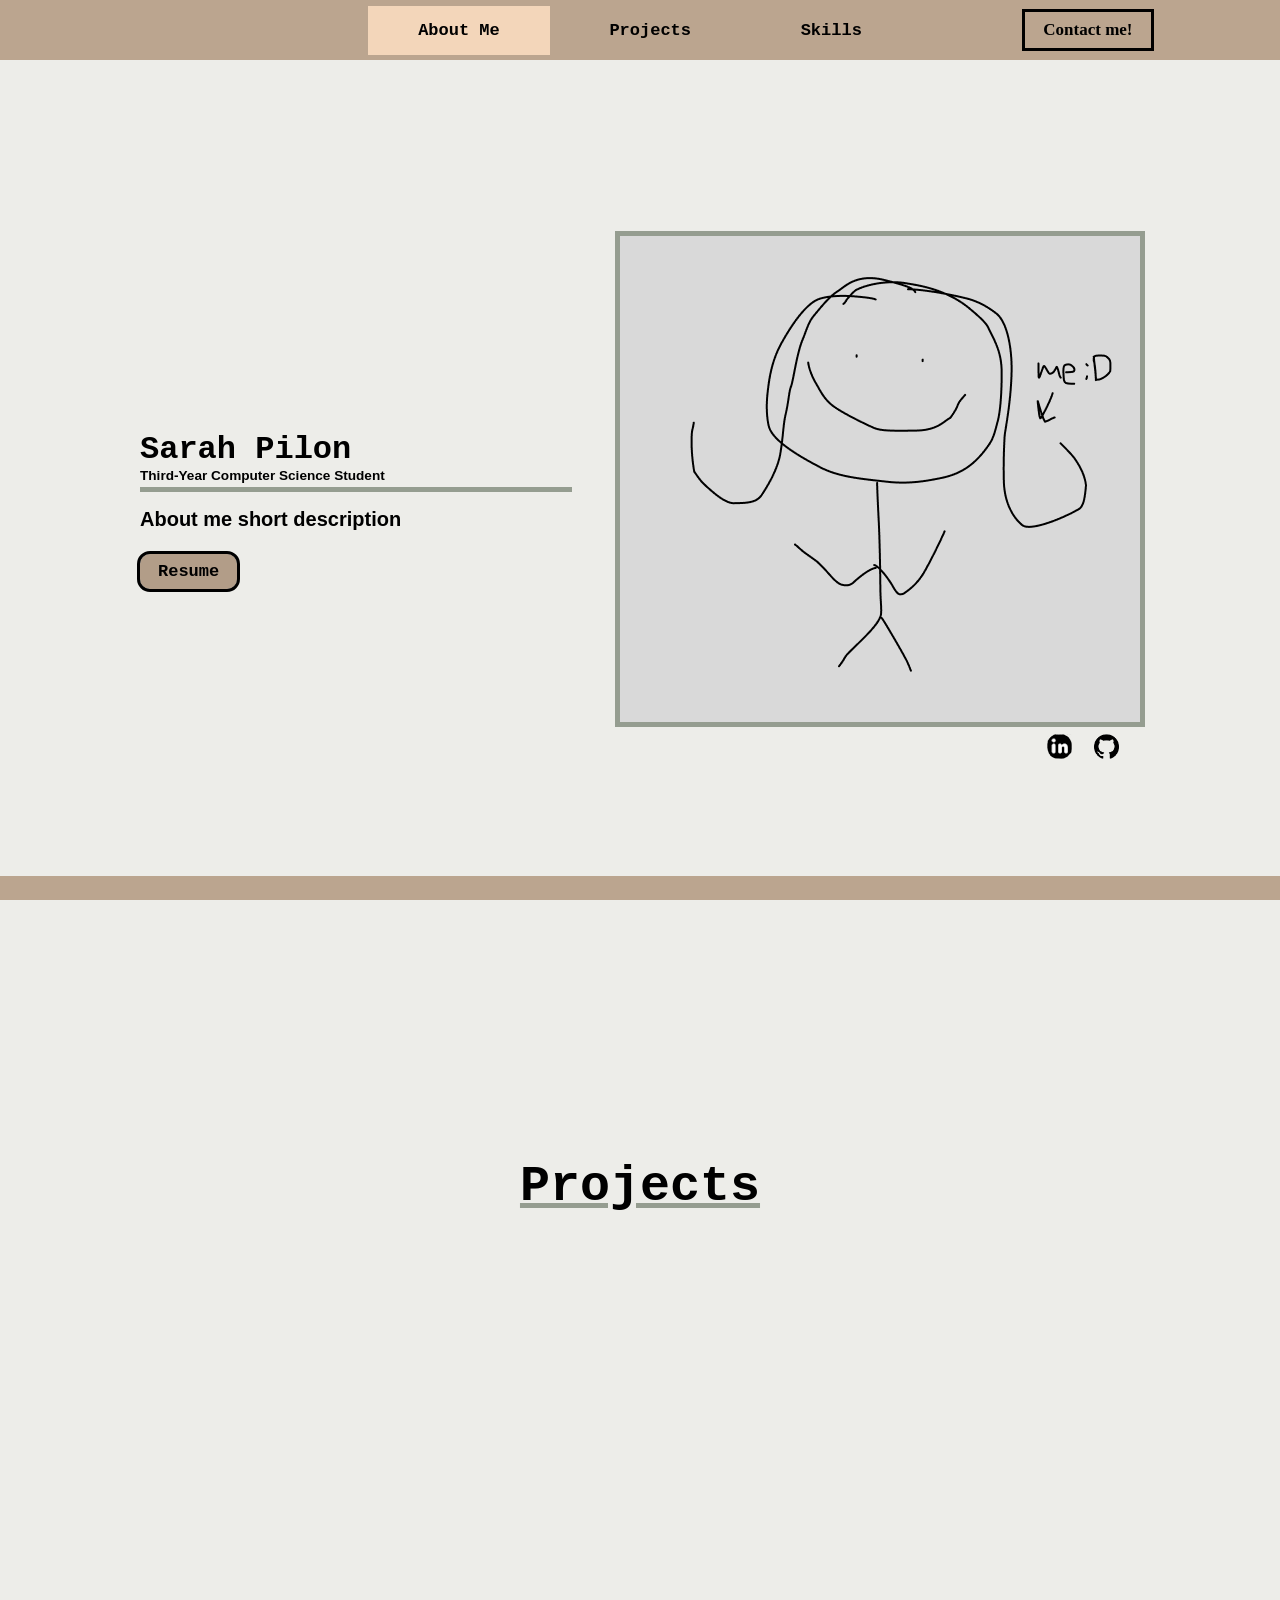
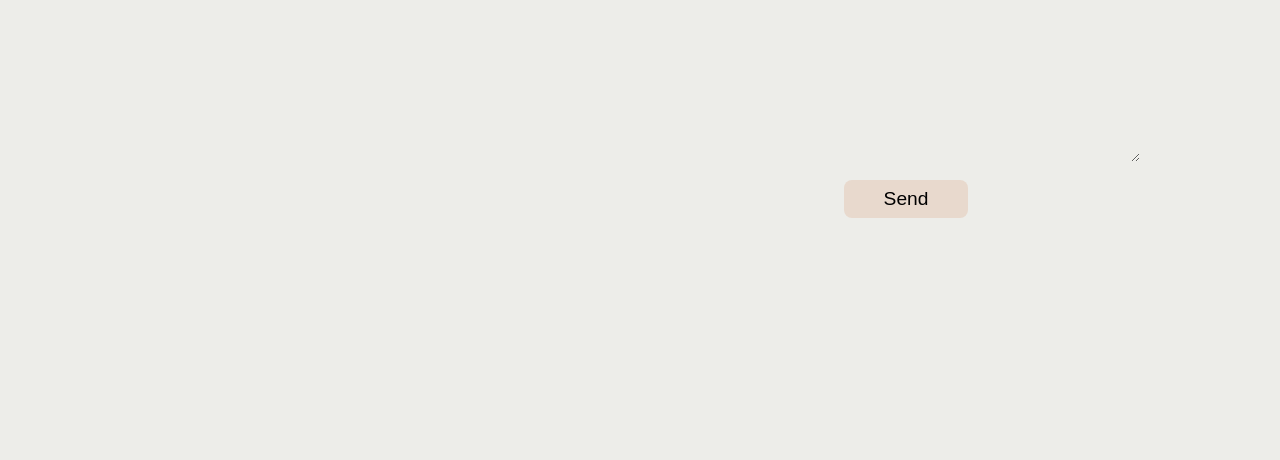
==== index.html @ 2bf0987d "Formatting of Contact Page" ====
<!doctype html>
<html>
  <head>
    <link rel="stylesheet" href="Style/MainFormatting.css">
    <link rel="stylesheet" href="Style/AboutMe.css">
    <link rel="stylesheet" href="Style/Projects.css">
    <link rel="stylesheet" href="Style/Skills.css">
    <link rel="stylesheet" href="Style/ContactMe.css">
    <link rel="stylesheet" href="Theme.css">
    <script src="Links.js" defer></script>
    <script src="Style/animation.js" defer></script>
    <script src="Style/ContactMe.js" defer></script>
    <meta name="viewport" content="width=device-width, initial-scale=1">
    <title>About Me</title>
  </head>
  <body>
        <!------------------------------------------------------------------------------------------------>
    <div class="NavBarTop Color-3">

      <!-- Main navigation bar -->
      <div class="Nav-Left"></div>
        <div class="Nav-Center"> <div class="ibm-plex-mono-bold">
        <a class= "active Color-3 Nav-Text-Color" href="#AboutMe">About Me</a>
        <a class = "Color-3 Nav-Text-Color" href="#Projects">Projects</a>
        <a class = "Color-3 Nav-Text-Color" href="#Skills">Skills</a>
      </div></div>

      <!--   Contact button   -->
      <div class="Nav-Right">
        <a class="Contact Color-1" href="contactme">Contact me!</a>
      </div>
    </div>
<!------------------ ABOUT ME SECTION ------------------->
<section id="AboutMe" class = "fadein">
    <div class="Page-Content">
        <!------------------------------------------------------------------------------------------------>
      <div class="Main-information">        
        <!------------------------------------------------------------------------------------------------>
            <div class="Description-Left">
                <div class="Title">
                    <div class="ibm-plex-mono-semibold">Sarah Pilon</div>
                </div>
                <div class="Year_Major DividerLine"> <div class="varta-bold">
                  Third-Year Computer Science Student
                </div></div>
                <div class="Description"> <div class="varta-semibold">
                  About me short description
                </div> </div>
                  <a class="Button Color-1 ibm-plex-mono-bold" href="./Resume.pdf" target="blank">
                    Resume
                  </a>
            </div>

        <!------------------------------------------------------------------------------------------------>
            <div class="Image-Right">
                <img id="Image-of-Me" class="Color-2-Outline" src="img/SarahP.png" alt="Photo of Sarah Pilon">
                <div class = Icons>
                  <a data-href="linkedinURL"><img src="img/icons/linkedin.png" alt="LinkedIn"></a>
                  <a data-href="githubURL"><img src="img/icons/github.png" alt="GitHub"></a>
                </div>
            </div>
        <!------------------------------------------------------------------------------------------------>
      </div>
    </div>
</section>
    </div>

<section id="Projects" class = "fadein">

<h1 class = "NewSection Proj-Underline ibm-plex-mono-semibold"> Projects </h1>




  <div class="Projects-Content">

   <!-- Project One-->
    <article class="Proj-Card">
     <!--------------- Image on card --------------->
        <div class="Proj-Image Proj-Outline">
          <img src="img/Portfolio.png" alt="Oshawott on webpage">
        </div>

     <!--------------- Rest of the project information --------------->
     <div class="Project-Info Color-1">
       <div class="ibm-plex-mono-semibold">
        <div class="Proj-Header">
          <h1 class="Proj-Title Color-2">Peoplesoft API for IIA</h1>
        <div class="SideInfo">
          <span class="Proj-Tag Color-2">Analytics</span>
          <span class="Proj-Date Color-2">04 - 09/26</span>
        </div>
       </div>
      </div>

     <!--------------- Project Description  --------------->
      <p class="Proj-Description Color-2">
        Developed an API which allowed communication between two data pipelines 
        with JSON payloads. Also restructured code to adhere to preexisting coding styles and
        file organization.
      </p>

     <!--------------- Tech used in Project  --------------->
      <div class="Proj-Tech varta-semibold Color-2">
        <span>React</span>
        <span>Axios</span>
        <span>Swagger</span>
        <span>Wiremock</span>
      </div>
    </article>

    <!-- Project Two-->
    <a href="https://github.com/sarahpilon/sarahpilon.github.io" class="card-link">
    <article class="Proj-Card">
     <!--------------- Image on card --------------->
        <div class="Proj-Image Proj-Outline">
          <img src="img/Portfolio.png" alt="Oshawott on webpage">
        </div>

     <!--------------- Rest of the project information --------------->
     <div class="Project-Info Color-1">
       <div class="ibm-plex-mono-semibold">
        <div class="Proj-Header">
          <h1 class="Proj-Title Color-2">Portfolio</h1>
        <div class="SideInfo">
          <span class="Proj-Tag Color-2">Web Project</span>
          <span class="Proj-Date Color-2">09 - 10/26</span>
        </div>
       </div>
      </div>

     <!--------------- Project Description  --------------->
      <p class="Proj-Description Color-2">
        Portfolio website project that allows non-cs majors to showcase
        their projects and host their own website at no cost! Hosted via GitHub featuring
        vanilla Javascript. <strong>Click to see the repo!</strong>
      </p>

     <!--------------- Tech used in Project  --------------->
      <div class="Proj-Tech varta-semibold Color-2">
        <span>HTML</span>
        <span>CSS</span>
        <span>JavaScript</span>
      </div>
    </article>
    </a>

   <!-- Project Three-->
    <article class="Proj-Card">
     <!--------------- Image on card --------------->
        <div class="Proj-Image Proj-Outline">
          <img src="img/Portfolio.png" alt="Oshawott on webpage">
        </div>

     <!--------------- Rest of the project information --------------->
     <div class="Project-Info Color-1">
       <div class="ibm-plex-mono-semibold">
        <div class="Proj-Header">
          <h1 class="Proj-Title Color-2">MLR Business Segment Tool</h1>
        <div class="SideInfo">
          <span class="Proj-Tag Color-2">Maintenance</span>
          <span class="Proj-Date Color-2">05 - 07/26</span>
        </div>
       </div>
      </div>

     <!--------------- Project Description  --------------->
      <p class="Proj-Description Color-2">
        Provided documentation on a preexising which was easy for future developers
        to understand the architecture and API endpoints. Then removed security vulnerabilities as needed.
      </p>

     <!--------------- Tech used in Project  --------------->
      <div class="Proj-Tech varta-semibold Color-2">
        <span>LaTeX</span>
        <span>Typescript</span>
        <span>JSON</span>
        <span>Python</span>
      </div>
    </article>


  
  </div>
</section>



<section id="Skills" class = "fadein">
  <h1 class = "NewSection Proj-Underline ibm-plex-mono-semibold"> Skills </h1>
    <div class="Skills-Content">


      <!-- Skill Title -->
        <article class="Skill-Card Color-1">
          <div class="Skill-Header Color-2 ibm-plex-mono-bold">
              <h2 class="Skill-Title"> Frontend </h2>
              <img src="img/icons/frontend.png" alt="Icon representing frontend" class="Skill-Icon">
          </div>

      <!-- Skill list -->
        
          <div class="Skill-List varta-semibold">
            <a class="Color-2" href="">Drupal</a>
            <a class="Color-2" href="">React</a>
            <a class="Color-2" href="">Bootstrap</a>
            <a class="Color-2" href="">Tailwind</a>
            <a class="Color-2" href="https://en.wikipedia.org/wiki/HTML">HTML</a>
            <a class="Color-2" href="">CSS</a>
          </div>
        </article>
        


      <!-- Skill Title: BACKEND -->
        <article class="Skill-Card Color-1">
          <div class="Skill-Header Color-2 ibm-plex-mono-bold">
              <h2 class="Skill-Title"> Backend </h2>
              <img src="img/icons/backend.png" alt="Icon representing frontend" class="Skill-Icon">
          </div>

      <!-- Skill list -->
          <div class="Skill-List varta-semibold">
            <a class="Color-2" href="">Node.js</a>
            <a class="Color-2" href="">Janus</a>
            <a class="Color-2" href="">Swagger</a>
            <a class="Color-2" href="">Wiremock</a>
          </div>
        </article>


      <!-- Skill Title: DATABASES -->
        <article class="Skill-Card Color-1">
          <div class="Skill-Header Color-2 ibm-plex-mono-bold">
              <h2 class="Skill-Title"> Databases </h2>
              <img src="img/icons/databases.png" alt="Icon representing frontend" class="Skill-Icon">
          </div>

      <!-- Skill list -->
          <div class="Skill-List varta-semibold">
            <a class="Color-2" href="">MySQL</a>
            <a class="Color-2" href="">MongoDB</a>
            <a class="Color-2" href="">Microsoft Report Builder</a>
          </div>
        </article>
      



      <!-- Skill Title: TOOLS/PLATFORMS -->
        <article class="Skill-Card Color-1">
          <div class="Skill-Header Color-2 ibm-plex-mono-bold">
              <h2 class="Skill-Title"> Tools/Platforms </h2>
              <img src="img/icons/Tools.png" alt="Icon representing frontend" class="Skill-Icon">
          </div>

      <!-- Skill list -->
          <div class="Skill-List varta-semibold">
            <a class="Color-2" href="">Linux</a>
            <a class="Color-2" href="">WSL Ubuntu</a>
            <a class="Color-2" href="">Git</a>
            <a class="Color-2" href="">Github</a>
            <a class="Color-2" href="">Docker</a>
            <a class="Color-2" href="">Visual Studio Code</a>
            <a class="Color-2" href="">AWS</a>
          </div>
        </article>



      <!-- Skill Title: PROGRAMMING LANGUAGES -->
        <article class="Skill-Card Color-1">
          <div class="Skill-Header Color-2 ibm-plex-mono-bold">
              <h2 class="Skill-Title"> Coding Languages </h2>
              <img src="img/icons/programmingLangauge.png" alt="Icon representing frontend" class="Skill-Icon">
          </div>

      <!-- Skill list -->
          <div class="Skill-List varta-semibold">
            <a class="Color-2" href="">C/C++</a>
            <a class="Color-2" href="">Python</a>
            <a class="Color-2" href="">PHP</a>
            <a class="Color-2" href="">JavaScript</a>
            <a class="Color-2" href="">Assembly</a>
            <a class="Color-2" href="">SQL</a>
            <a class="Color-2" href="">Typescript</a>
            
          </div>
        </article>


        
    </div>
</section>



<section id="ContactMe" class="fadein">

  <div class="ContactMe-Content">

    <div class="Contact-Left">
      <div class= "Contact-TitleBody">
        <h1 class="Contact-Title NewSection Proj-Underline ibm-plex-mono-semibold"> Contact Me </h1>
        <p class="Contact-Body varta-bold">
          Want to reach out? Feel free to send me a message or connect with me on Linkedin!
        </p>
      </div>
     <!-- The href uses the links pasted in Links.js -->
      <a id="Linkedin-Card" class="Contact-Card Color-2 varta-semibold" data-href="linkedinURL" target="_blank" rel="noopener">
        <img src="img/icons/linkedin_c.png" alt="Linkedin Logo">  
        LinkedIn
      </a>

      <a id="Email-Card" class="Contact-Card Color-2 varta-semibold" data-mailto="emailAddress">
        <img src="img/icons/mail_c.png" alt="Email Logo">  
        Email
      </a>
    </div>

    <form class="Contact-Form varta-semibold">
      <!-- Invisible to people, stops bots -->
      <input class="Required" aria-hidden="true" type="text" name="website" tabindex="-1" autocomplete="off">

      <input class="Color-2" type="text" name="Name" placeholder="Name" aria-label="Name" required>
      <input class="Color-2" type="email" name="Email" placeholder="Email" aria-label="Email" required>
      <textarea class="Color-2" name="Message" rows="8" placeholder="Message to send..." aria-label="Message" required></textarea>
      <button class="Color-2 SendButton" type="submit"> Send </button>
      <p class="Form-Status" role="status" aria-live="polite"></p>

    </form>

  </div>



</section>





<!---------------------------------------------------------------------------------------------->
<div class="BottomHeader Color-3"></div>
  </body>
</html>
---- Style/MainFormatting.css ----
* {
  box-sizing: border-box;
  margin: 0;
  padding: 0;
}



/* Fonts  */
.ibm-plex-mono-semibold {
  font-family: "IBM Plex Mono", monospace;
  font-weight: 600;
  font-style: normal;
}
.ibm-plex-mono-bold {
  font-family: "IBM Plex Mono", monospace;
  font-weight: 700;
  font-style: normal;
}

.varta-semibold {
  font-family: "Varta", sans-serif;
  font-optical-sizing: auto;
  font-weight: 600;
  font-style: normal;
}

.varta-bold {
  font-family: "Varta", sans-serif;
  font-optical-sizing: auto;
  font-weight: 700;
  font-style: normal;
}

/* Centers page content (img and description)*/
.Page-Content {
  display: flex;
  justify-content: center;   
  align-items: center;
  padding: 35px;
  height: 100vh;       
}

/* Navigation Bar */
.NavBarTop {
  display: flex;
  align-items: center;
  padding: 12px 16px;
}

/* Bottom Header */
.BottomHeader {
  display: flex;
  align-items: center;
  bottom: 0;
  left: 0;
  width: 100%;
  position: fixed;
  padding: 12px 16px;
  z-index: 1000;
}

/* Let left and right take up space to keep center one centered */
.Nav-Left,
.Nav-Right {
  flex: 1;
}

/* Keep the contact button in the middle of said container */
.Nav-Right {
  display: flex;
  justify-content: center;   
}

/* Main navigation information */
.Nav-Center {
  display: flex;
}

.Nav-Center a {
  padding: 15px 50px;
  text-decoration: none;
  font-size: 17px;
}

.Nav-Center a:hover {
  filter: brightness(1.5);
}

.Nav-Center a.active {
  filter: brightness(1.3);
}

/* Contact button information */
.Contact {
  padding: 8px 18px;
  color: inherit;
  text-decoration: none;
  transition: filter 0.3s ease;
  font-size: 17px;
  font-weight: 600;
  outline: 3px solid black;
}

.Contact:hover {
  filter: brightness(0.55)
}

.NewSection {
  font-size: 50px;
  padding-left: 0;
  margin-bottom: 24px;
  font-weight: 800;
  text-decoration: underline;
}

#Projects,
#Skills,
#ContactMe {
  display: flex;
  flex-direction: column;
  justify-content: center;   
  align-items: center;
  min-height: 100vh;  
  width: 100%;
}

/* Animate new area upon scroll */
.fadein {
  opacity: 0;
  transform: translateY(20px);
  transition: opacity 0.8s ease-out, transform 0.8s ease-out;
}

.fadein.visible {
  opacity: 1;
  transform: translateY(0);
  transition: opacity 0.8s ease-out, transform 0.8s ease-out;
}

/* Phones */
@media (max-width: 700px) {

   section#AboutMe {
    padding-top: 62px;
  }

  .NavBarTop {
    padding: 15px 1px;
    gap: 5px;
    position: fixed;
    z-index: 1000;
    top: 0;
    left: 0;
    width: 100%;
  }

  /* The empty left spacer only exists to center the links on desktop */
  .Nav-Left {
    display: none;
    padding: 0px;
  }

  .Nav-Center {
    flex: 1;
    justify-content: center;
  }

  .Nav-Center a {
    padding: 10px 8px;       /* was 15px 50px */
    font-size: 14px;
    white-space: nowrap;     /* stops "Skills" from wrapping */
  }

  .Nav-Right {
    flex: 0 0 auto;          /* only as wide as the button */
  }

  .Contact {
    padding: 6px 10px;
    font-size: 14px;
    white-space: nowrap;
    outline-width: 2px;
  }

}
---- Style/AboutMe.css ----
/* Main container to hold two boxes */
.Main-information {
  display: flex;
  flex-direction: row;
  align-items: center;   
  gap: 48px;
  width: 90%;
  max-width: 1000px;
  position: relative;
  animation: mainInfo 1s ease-out forwards;         
}

/* Animation for Image */
@keyframes mainInfo {
  0%   {opacity: 0; transform: translate(0px, 20px);}
  25%   {opacity: 0.1;}
  100%  {opacity: 1; transform: translate(0px, 0px);}
}

/* Left containers */
.Description-Left {
  flex: 1;                   
}

.Title {
  font-size: 2rem;
  font-weight: 600;
}

.Year_Major {
  font-size: 0.85rem;
  padding-bottom: 4px;
  margin-bottom: 12px;
}

.Description {
  font-size: 1.25rem;
  font-weight: 600;
  line-height: 1.5;
}

/* right box */
.Image-Right {
  flex: 0 0 45%;            
  display: flex;
  flex-direction: column;
  align-items: flex-end;    
  gap: 12px;
}

.Image-of-Me {
  width: 100%;
  height: auto;
  display: block;
}

/* Icons */
.Icons {
  display: flex;
  flex-direction: row;
  gap: 1px;
}

.Icons img {
  height: 50%;
}

.Button {
  display: inline-flex;
  filter: brightness(0.95);
  align-items: center;
  margin-top: 20px;
  margin-left: auto;
  padding: 8px 18px;
  transition: filter 0.3s ease;
  outline: 3px solid black;
  border-radius: 10px;
  text-align: center;
  font-size: 17px;
  font-weight: 600;
  color: inherit;
  text-decoration: none;
}

.Button:hover {
  filter: brightness(0.65)
}

/* Phones */
@media (max-width: 700px) {

  .Main-information {
    flex-direction: column;
  }

  .Image-Right {
    max-width: 100%;
    align-items: center;
    overflow: clip;
  }

  .Description-Left {
    text-align: center;
    margin-top: 155px;
  }

}
---- Style/Projects.css ----
/* Holds all the projects */
.Projects-Content {
  display: flex;
  flex-wrap: wrap;
  align-items: flex-start;
  justify-content: center; 
  gap: 24px;
  width: 100%;
  max-width: 1012px;
  margin: 0 auto;
}

/* Single Project Tab */
.Proj-Card {
  width: 300px;
  margin-top: 130px;
  position: relative;       
  font-family: "Courier New", monospace;
  transition: transform 0.3s ease;
}

/* No image shown when not hovered */
.Proj-Image {
  position: absolute;
  bottom: 100%;
  left: 0;
  width: 100%;
  height: 130px;
  outline-offset: -3px; /* maybe change this to fix gap idk */
  clip-path: inset(100% 0 0 0);      
  transition: clip-path 0.4s ease;
}

/* How much the image moves up */
.Proj-Card:hover .Proj-Image {
  clip-path: inset(0 0 0 0);
  transform: translateY(5px);
}

.Proj-Card:hover {
  transform: scale(1.08);
  z-index: 10;
}

.Proj-Image img {
  width: 100%;
  height: 98%; /* or maybe change this to fix gap idk */
  object-fit: cover;         
  display: block;
}

/* Main information of project */
.Project-Info {
  padding: 16px;
  display: flex;
  flex-direction: column;
  gap: 12px;

}

/* Title on the left, tag + date stacked on the right */
.Proj-Header {
  display: flex;
  justify-content: space-between;
  align-items: stretch;
  gap: 8px;
}

.Proj-Title {
  flex: 1;
  text-align: center;
  display: flex;
  justify-content: center;
  align-items: center;
  padding: 8px;
  font-size: 1.0rem;
  text-wrap: balance;
  overflow-wrap: anywhere;
}

.SideInfo {
  display: flex;
  flex-direction: column;
  gap: 8px;
}

.Proj-Date,
.Proj-Tag {
  padding: 4px 10px;
  font-size: 0.75rem;
  text-align: center;
}

.Proj-Description {
  font-family: "Varta", sans-serif;
  font-optical-sizing: auto;
  font-weight: 400;
  font-style: normal;
  padding: 12px;
  font-size: 1rem;
  line-height: 1.4;
}

/* Tech chips row */
.Proj-Tech {
  display: flex;
  gap: 8px;
}

.Proj-Tech span {
  flex: 1;                  
  padding: 6px;
  font-size: 0.8rem;
  text-align: center;
  border-radius: 10px;
}

.card-link {
  display: block; 
  text-decoration: none; 
  color: inherit;
  transition: filter 0.3s ease;
}

.card-link:hover {
  display: block;
  text-decoration: none;
  color: inherit;
  filter: brightness(0.85)
}

/* Phones */
@media (max-width: 700px) {
  /* Card column */
  .Projects-Content {
    flex-direction: column;
    align-items: center;
    gap: 16px;
    padding: 0 16px;
  }


  .Proj-Card,
  .card-link {
    width: 100%;
    max-width: 420px;        
  }

  .Proj-Title {
    font-size: 1.1rem;
  }

  .Proj-Tag,
  .Proj-Date {
    font-size: 0.85rem;
  }

  .Proj-Tech span {
    font-size: 0.9rem;
  }

  .Proj-Image {
    clip-path: inset(0 0 0 0);
  }

  .Proj-Card:hover {
    transform: none;
  }

  .card-link:hover {
    filter: none;
  }


}
---- Style/Skills.css ----
.Skills-Content {
    display: flex;
    flex-wrap: wrap;
    justify-content: center;
    align-items: stretch;
    gap: 24px;
    width: 100%;
    max-width: 1056px;
    margin: 0 auto;
    padding: 0 16px;
}

.Skill-Card {
    width: 320px;
    padding: 16px;
    display: flex;
    flex-direction: column;
    gap: 12px;
    min-height: 165px;
}

.Skill-Header {
    display: flex;
    align-items: center;
    text-align: center;
    justify-content: center;
    gap: 16px;
    padding: 12px 16px;
}

.Skill-Title {
    font-size: 1.3rem;
}

.Skill-Icon {
    width: 44px;
    height: 44px;
    object-fit: contain;
}

.Skill-List {
    display: flex;
    flex-wrap: wrap;
    justify-content: center;
    gap: 8px;
}

.Skill-List a {
    padding: 4px 12px;
    font-size: 0.8rem;
    color: inherit;
    text-decoration: none;
    border-radius: 10px;
    transition: filter 0.4s ease, transform 0.4s ease;
}

.Skill-List a:hover {
    filter: brightness(0.85);
    transform: translateY(-2px);
}
---- Style/ContactMe.css ----
.Required {
    position: absolute;
    left: -999999px;
}


/*  MAIN SECTION  */

.ContactMe-Content {
    display: flex;
    justify-content: center;
    align-items: center;
    gap: 64px;
    min-height: 100vh;
    width: 90%;
    max-width: 1000px;
    margin: 0 auto;
}

.Contact-Left {
    flex: 1;
    display: flex;
    flex-direction: column;
    align-items: center;
    gap: 16px;
    text-align: center;
}

.Contact-Title {
    margin-bottom: 0px;
}

.Contact-Body {
    font-size: 1.2rem;
    line-height: 1.5;
}

.Contact-TitleBody {
    width: fit-content;
    margin: 0 auto;
    place-items: center;
}

.Contact-TitleBody
.Contact-Title {
    white-space: nowrap;
}

.Contact-TitleBody
.Contact-Body {
    width: 0;
    min-width: 130%;
}

.Contact-Card {
    display: flex;
    align-items: center;
    gap: 14px;
    width: 250px;
    padding: 8px 16px;
    font-size: 1.6rem;
    color: inherit;
    text-decoration: none;
    border-radius: 8px;
    transition: filter 0.3s ease;
}

.Contact-Card:hover {
    filter: brightness(0.85)
}

.Contact-Card img {
    width: 44px;
    height: 44px;
    object-fit: contain;
}


/*  FORM SECTION  */

.Contact-Form {
    flex: 1;
    display: flex;
    flex-direction: column;
    gap: 18px;
    padding-top: 100px;
}

.Contact-Form input,
.Contact-Form textarea {
    width: 100%;
    padding: 14px 18px;
    font-family: inherit;
    font-size: 1rem;
    color: inherit;
    border: none;
    border-radius: 12px;
}

.Contact-Form textarea {
    resize: vertical;
}

.Contact-Form input:focus,
.Contact-Form textarea:focus {
    outline: 2px solid black;
}

.SendButton {
    align-self: center;
    padding: 8px 40px;
    font-family: inherit;
    font-size: 1.2rem;
    border: none;
    border-radius: 8px;
    cursor: pointer;
    transition: filter 0.3s ease;
}

.SendButton:hover {
    filter: brightness(0.85);
}

.Form-Status {
    min-height: 1.4em;
    text-align: center;
    font-size: 0.95rem;
}
---- Theme.css ----
/* background color of the entire page/website */
body {
  background-color: #edede9;
}

/* Contact me button, Resume Button, 
   background of projects and skills card*/
.Color-1 {
  background-color: #bba58f;
}

/* What holds text inside of Cards 
(Example: Skills Title, Project Title, Project Description and skills)

text card inner background and skill buttons
*/
.Color-2 {
    background-color: #e8d9cd;
}

/* Extension of Card Color

project pic "popup"
*/
.Proj-Outline {
  /* background color won't show if there's a pic
  BUT IT DOES FIX THE GAP LETS GOOOOOOO*/
  background-color: #bba58f; 
  outline: 6px solid #bba58f;
}

/* homepage Image Border */
.Color-2-Outline {
  outline: 5px solid #959d90;
}

/* header and footer bar */
.Color-3 {
  background-color: #bba58f;
}


/* */
.Color-4 {
  background-color: #ff0000;
}



/* Divider btween name title and "about me" description*/
.DividerLine {
  border-bottom: 5px solid #959d90;   
}

/* underline of section titles (projects/skills) */
.Proj-Underline {
  text-decoration-color: #959d90 ;
}

/* navigation bar text color (excludes "contact me") */
.Nav-Text-Color {
  color: #000000;
}
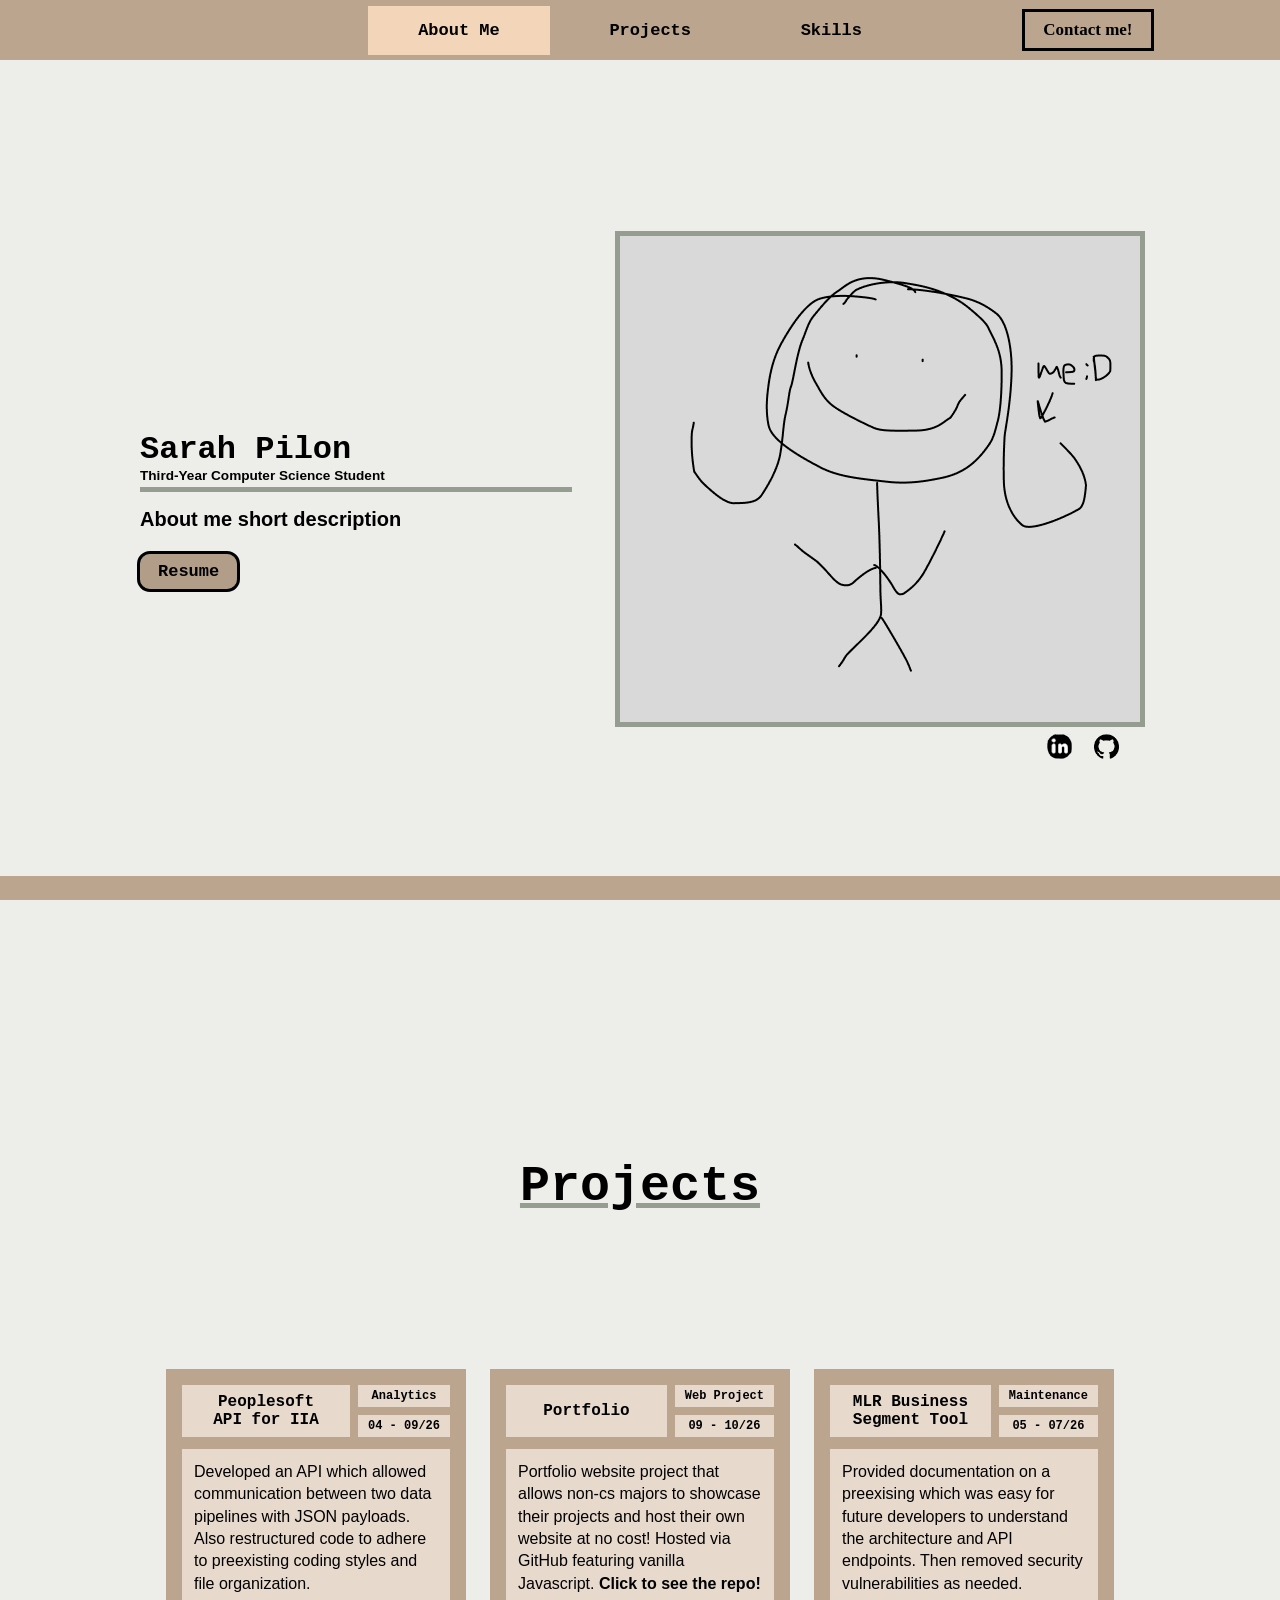
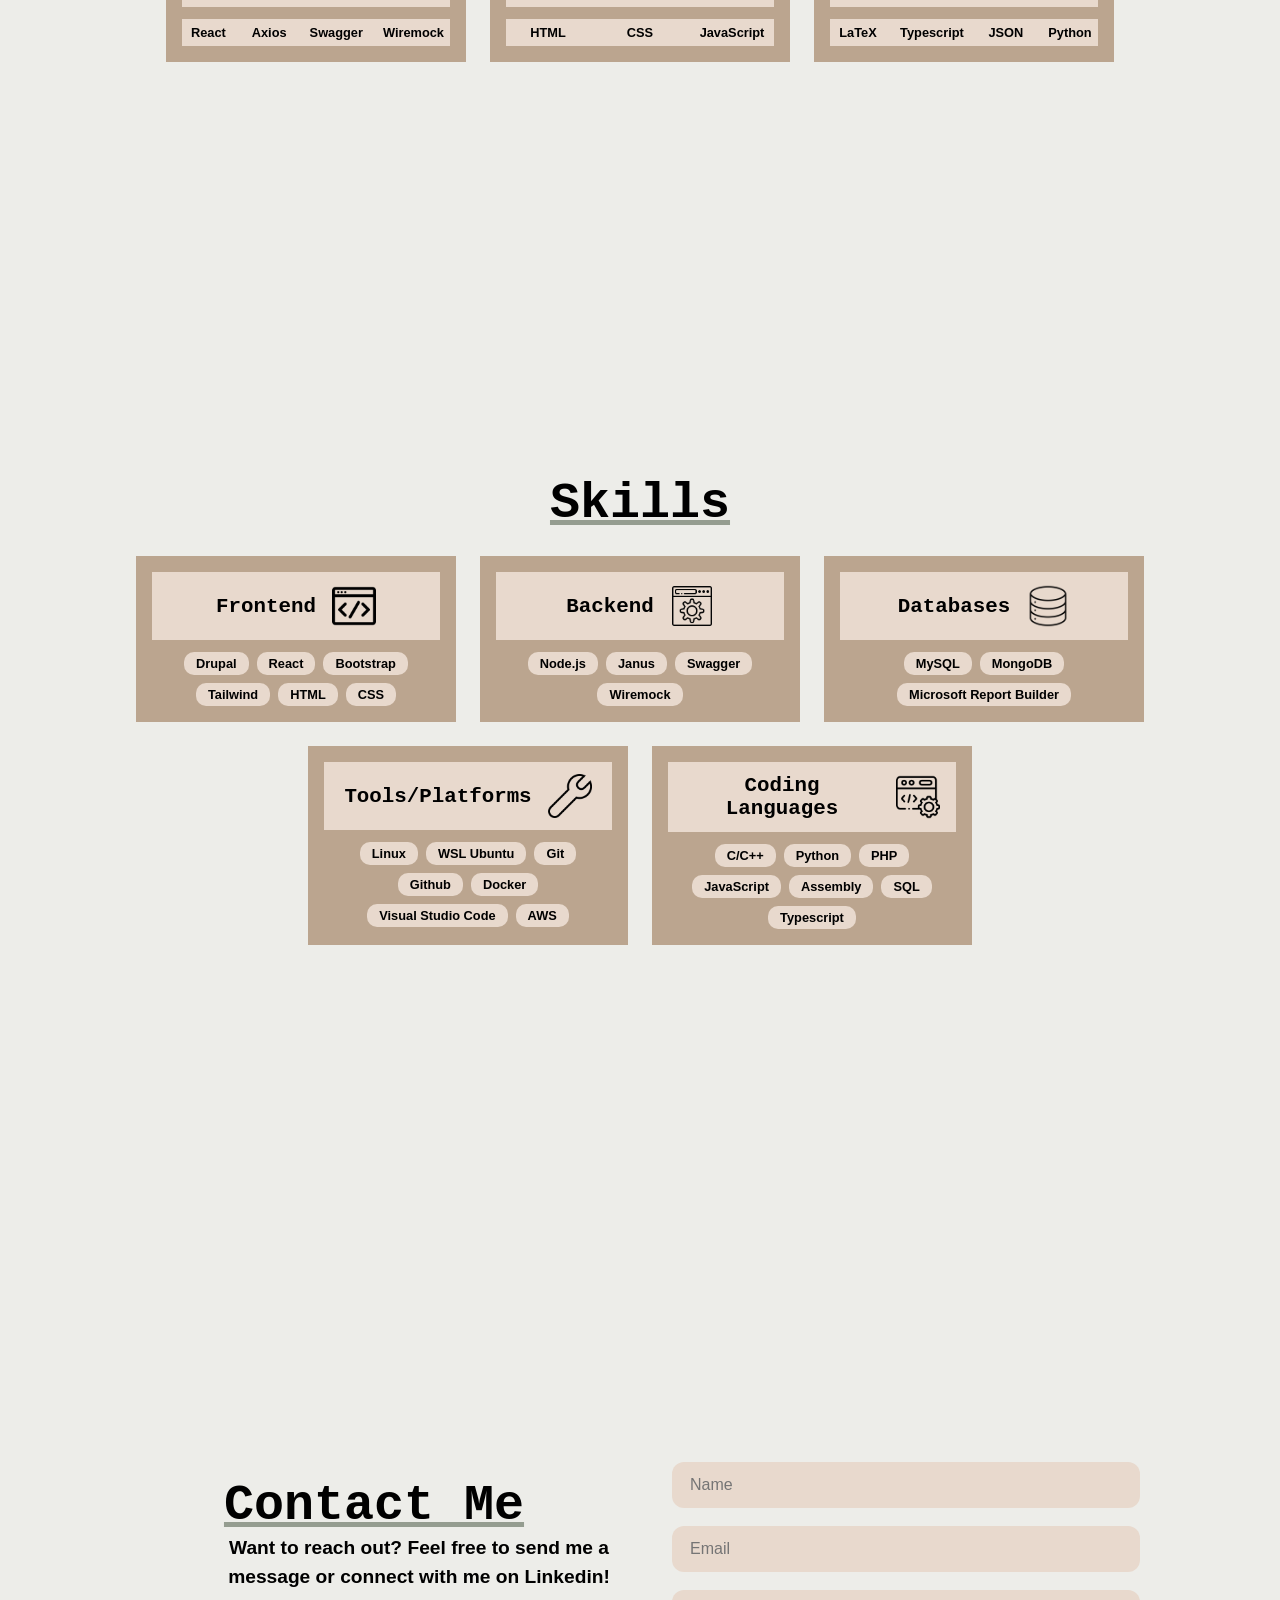
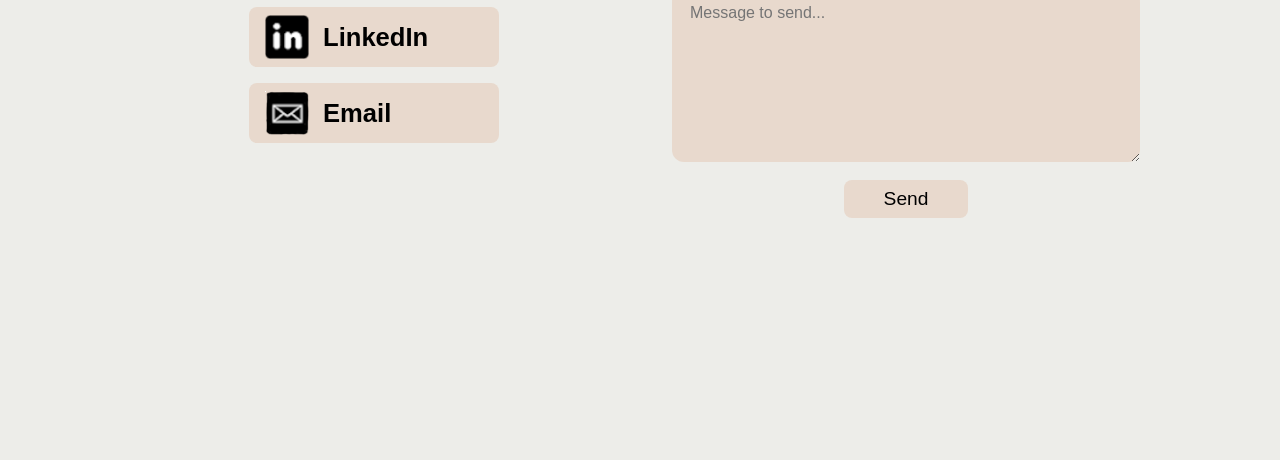
==== commit 54f7460c: "Added navigation for Contact Me" ====
--- a/index.html
+++ b/index.html
@@ -27,7 +27,7 @@
 
       <!--   Contact button   -->
       <div class="Nav-Right">
-        <a class="Contact Color-1" href="contactme">Contact me!</a>
+        <a class="Contact Color-1" href="#ContactMe">Contact me!</a>
       </div>
     </div>
 <!------------------ ABOUT ME SECTION ------------------->
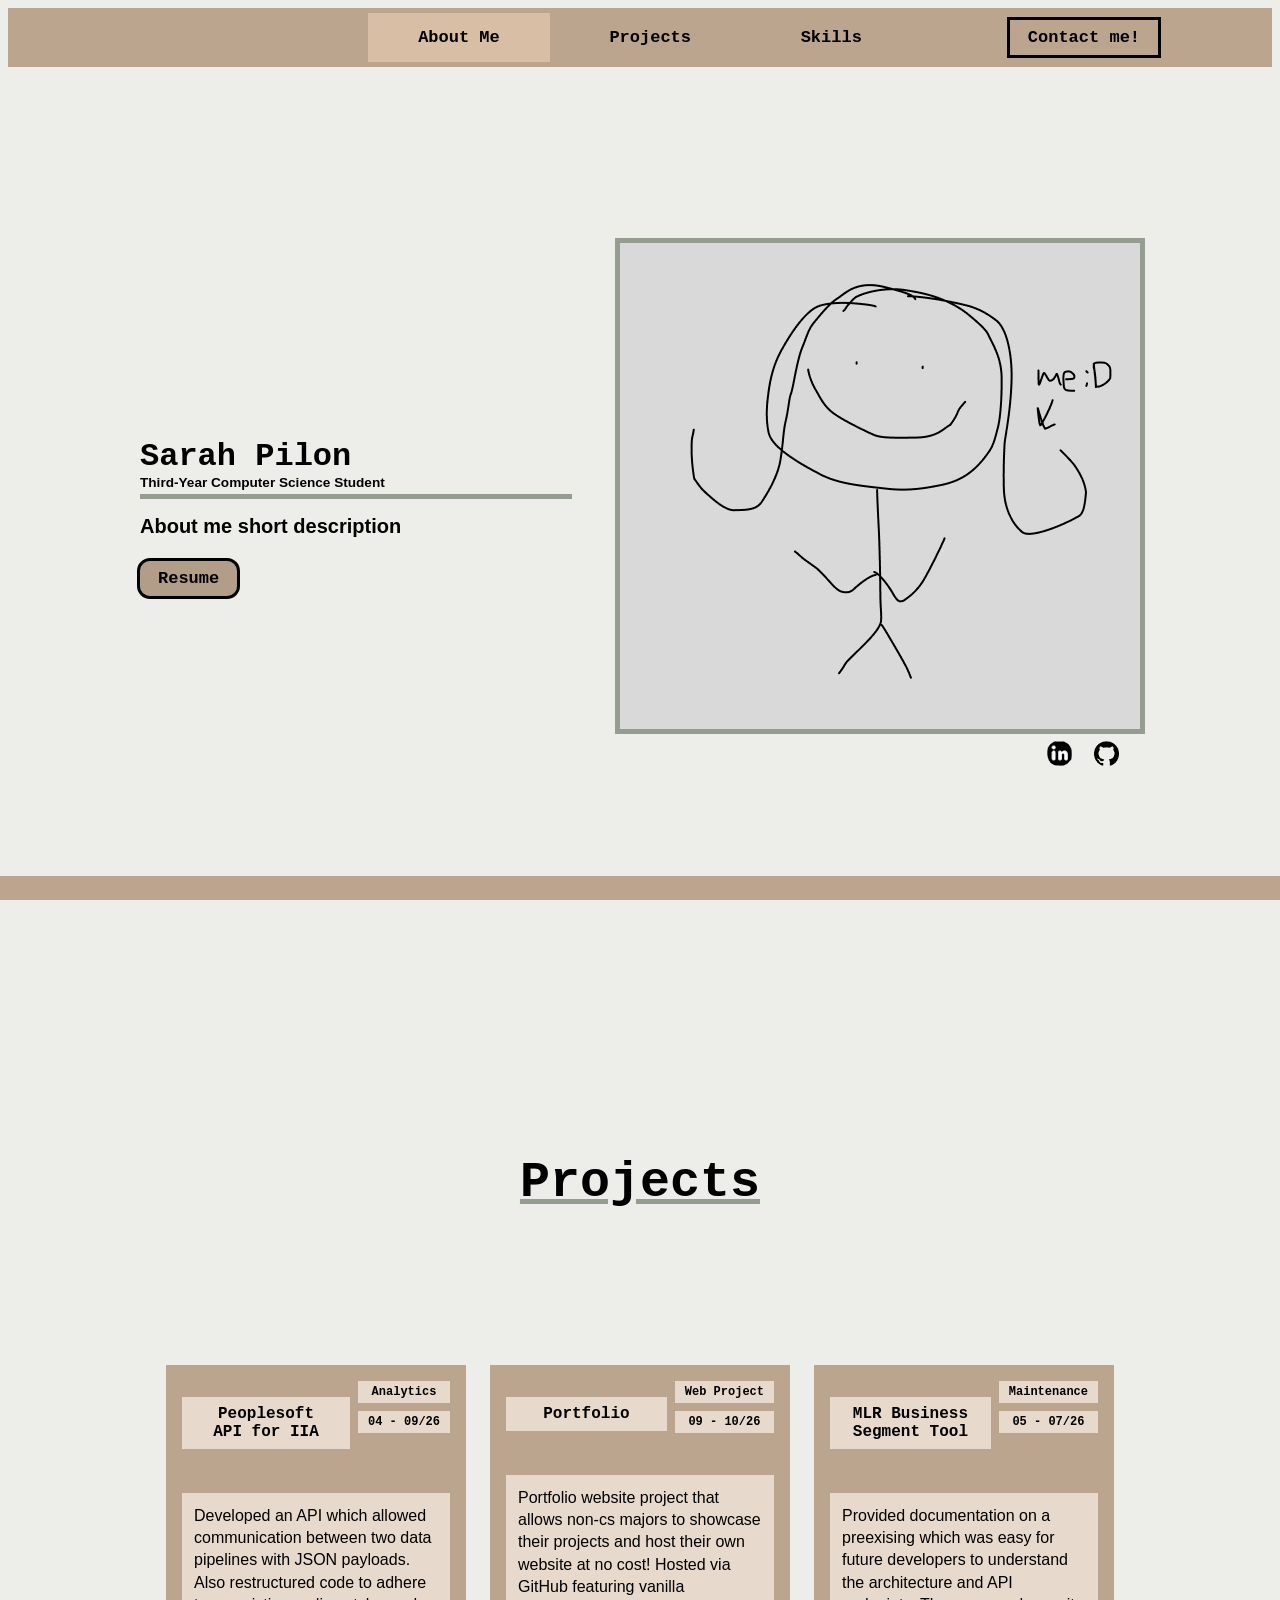
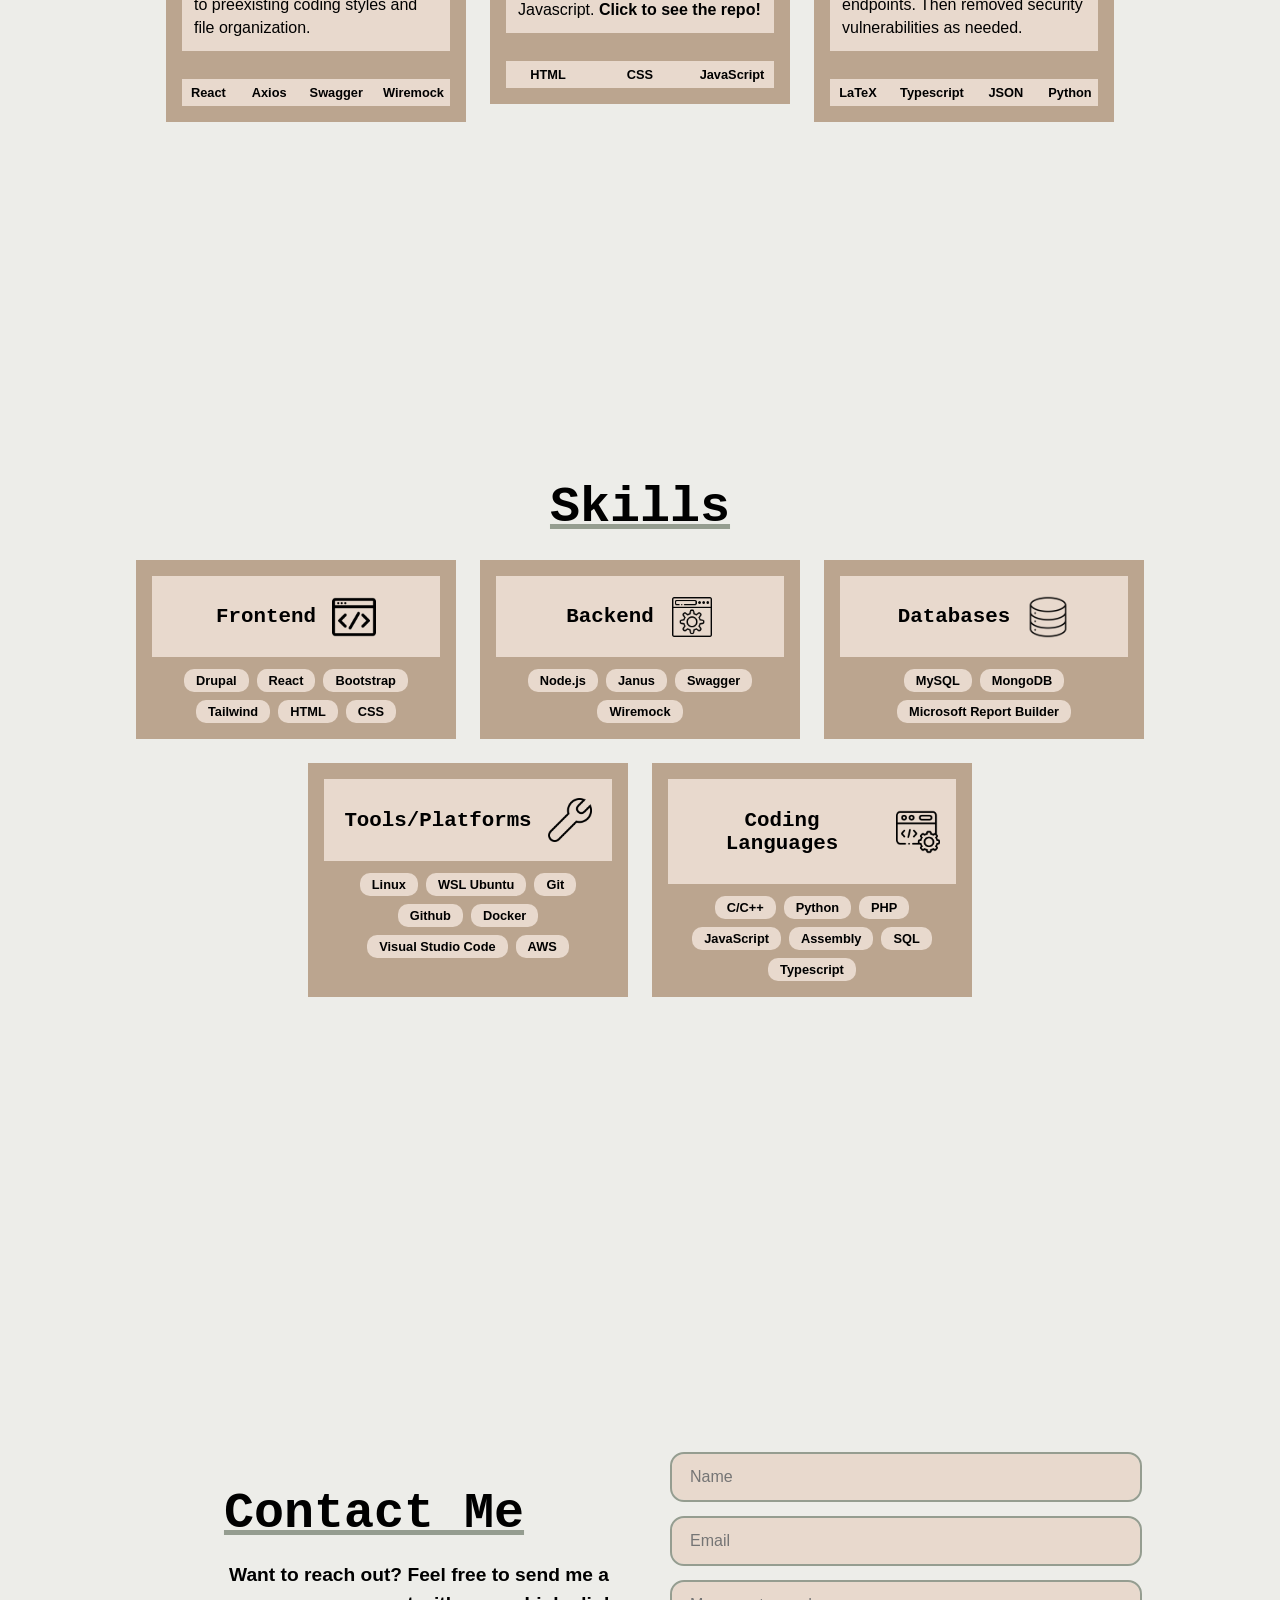
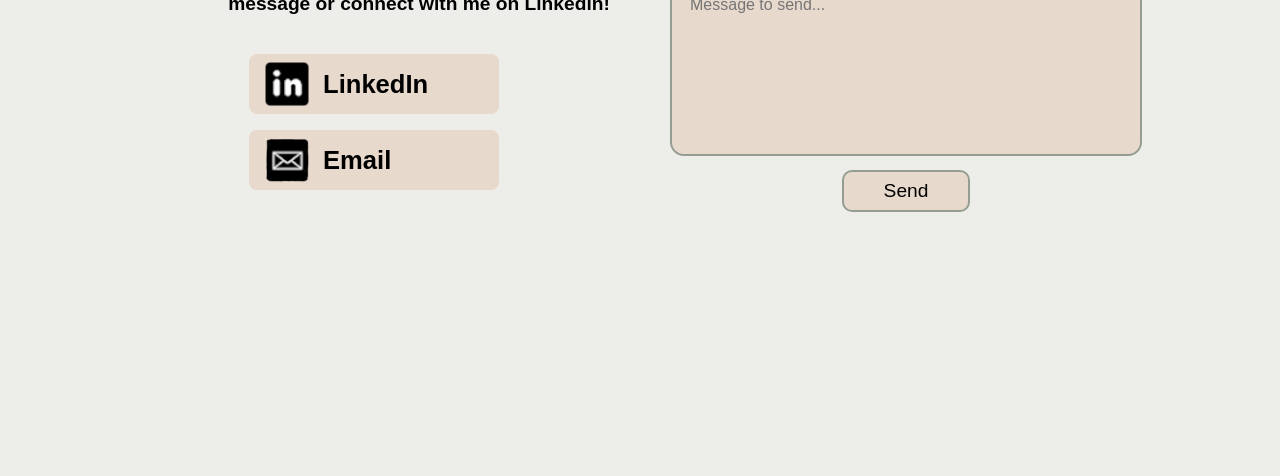
==== commit 4ee23cce: "Navigation active fixed, Formatting for Contact mobile application done" ====
--- a/index.html
+++ b/index.html
@@ -1,36 +1,42 @@
 <!doctype html>
 <html>
   <head>
+        <!----------------------------- Navigation, Scripts and Stylesheets! ----------------------------->
     <link rel="stylesheet" href="Style/MainFormatting.css">
     <link rel="stylesheet" href="Style/AboutMe.css">
     <link rel="stylesheet" href="Style/Projects.css">
     <link rel="stylesheet" href="Style/Skills.css">
+    <link rel="stylesheet" href="Theme.css">
     <link rel="stylesheet" href="Style/ContactMe.css">
-    <link rel="stylesheet" href="Theme.css">
     <script src="Links.js" defer></script>
     <script src="Style/animation.js" defer></script>
     <script src="Style/ContactMe.js" defer></script>
     <meta name="viewport" content="width=device-width, initial-scale=1">
-    <title>About Me</title>
   </head>
   <body>
-        <!------------------------------------------------------------------------------------------------>
+
+
+
+
     <div class="NavBarTop Color-3">
 
       <!-- Main navigation bar -->
       <div class="Nav-Left"></div>
         <div class="Nav-Center"> <div class="ibm-plex-mono-bold">
-        <a class= "active Color-3 Nav-Text-Color" href="#AboutMe">About Me</a>
+        <a class= "Color-3 Nav-Text-Color" href="#AboutMe">About Me</a>
         <a class = "Color-3 Nav-Text-Color" href="#Projects">Projects</a>
         <a class = "Color-3 Nav-Text-Color" href="#Skills">Skills</a>
       </div></div>
 
       <!--   Contact button   -->
-      <div class="Nav-Right">
+      <div class="Nav-Right ibm-plex-mono-bold">
         <a class="Contact Color-1" href="#ContactMe">Contact me!</a>
       </div>
     </div>
-<!------------------ ABOUT ME SECTION ------------------->
+
+        <!------------------------------------------------------------------------------------------------>
+
+    <!------------------- ABOUT ME SECTION -------------------->
 <section id="AboutMe" class = "fadein">
     <div class="Page-Content">
         <!------------------------------------------------------------------------------------------------>
@@ -65,12 +71,10 @@
 </section>
     </div>
 
+    <!------------------- PROJECTS SECTION -------------------->
 <section id="Projects" class = "fadein">
 
 <h1 class = "NewSection Proj-Underline ibm-plex-mono-semibold"> Projects </h1>
-
-
-
 
   <div class="Projects-Content">
 
@@ -185,7 +189,7 @@
 </section>
 
 
-
+    <!-------------------- SKILLS SECTION --------------------->
 <section id="Skills" class = "fadein">
   <h1 class = "NewSection Proj-Underline ibm-plex-mono-semibold"> Skills </h1>
     <div class="Skills-Content">
@@ -294,7 +298,7 @@
 </section>
 
 
-
+    <!------------------ CONTACT ME SECTION ------------------->
 <section id="ContactMe" class="fadein">
 
   <div class="ContactMe-Content">
@@ -322,10 +326,10 @@
       <!-- Invisible to people, stops bots -->
       <input class="Required" aria-hidden="true" type="text" name="website" tabindex="-1" autocomplete="off">
 
-      <input class="Color-2" type="text" name="Name" placeholder="Name" aria-label="Name" required>
-      <input class="Color-2" type="email" name="Email" placeholder="Email" aria-label="Email" required>
-      <textarea class="Color-2" name="Message" rows="8" placeholder="Message to send..." aria-label="Message" required></textarea>
-      <button class="Color-2 SendButton" type="submit"> Send </button>
+      <input class="Color-2 Color-2-Outline" type="text" name="Name" placeholder="Name" aria-label="Name" required>
+      <input class="Color-2 Color-2-Outline" type="email" name="Email" placeholder="Email" aria-label="Email" required>
+      <textarea class="Color-2 Color-2-Outline" name="Message" rows="8" placeholder="Message to send..." aria-label="Message" required></textarea>
+      <button class="SendButton Color-2 Color-2-Outline" type="submit"> Send </button>
       <p class="Form-Status" role="status" aria-live="polite"></p>
 
     </form>
--- a/Style/MainFormatting.css
+++ b/Style/MainFormatting.css
@@ -1,7 +1,5 @@
 * {
   box-sizing: border-box;
-  margin: 0;
-  padding: 0;
 }
 
 
@@ -81,14 +79,15 @@
   padding: 15px 50px;
   text-decoration: none;
   font-size: 17px;
+  transition: filter 0.3s ease;
 }
 
 .Nav-Center a:hover {
-  filter: brightness(1.5);
+  filter: brightness(1.25);
 }
 
 .Nav-Center a.active {
-  filter: brightness(1.3);
+  filter: brightness(1.15);
 }
 
 /* Contact button information */
@@ -141,34 +140,31 @@
 /* Phones */
 @media (max-width: 700px) {
 
-   section#AboutMe {
-    padding-top: 62px;
-  }
-
   .NavBarTop {
-    padding: 15px 1px;
-    gap: 5px;
+    padding: 8px 8px;
+    gap: 4px;
     position: fixed;
     z-index: 1000;
     top: 0;
     left: 0;
     width: 100%;
+    justify-content: center;
   }
 
   /* The empty left spacer only exists to center the links on desktop */
   .Nav-Left {
     display: none;
-    padding: 0px;
   }
 
   .Nav-Center {
-    flex: 1;
+    flex: 0 1 auto;
+    min-width: 0;
     justify-content: center;
   }
 
   .Nav-Center a {
-    padding: 10px 8px;       /* was 15px 50px */
-    font-size: 14px;
+    padding: 8px 6px;       /* was 15px 50px */
+    font-size: 12px;
     white-space: nowrap;     /* stops "Skills" from wrapping */
   }
 
@@ -177,10 +173,16 @@
   }
 
   .Contact {
-    padding: 6px 10px;
-    font-size: 14px;
+    padding: 5px 8px;
+    font-size: 12px;
     white-space: nowrap;
     outline-width: 2px;
   }
 
+  #Image-of-Me {
+    width: 100%;
+    height: auto;
+    display: block;
+  }
+
 }
--- a/Style/ContactMe.css
+++ b/Style/ContactMe.css
@@ -95,10 +95,11 @@
     color: inherit;
     border: none;
     border-radius: 12px;
+    outline-width: 2px;
 }
 
 .Contact-Form textarea {
-    resize: vertical;
+    resize: none;
 }
 
 .Contact-Form input:focus,
@@ -114,6 +115,7 @@
     border: none;
     border-radius: 8px;
     cursor: pointer;
+    outline-width: 2px;
     transition: filter 0.3s ease;
 }
 
@@ -125,4 +127,11 @@
     min-height: 1.4em;
     text-align: center;
     font-size: 0.95rem;
+}
+
+@media (max-width: 700px) {
+
+    .ContactMe-Content {
+    display: block;
+    }
 }
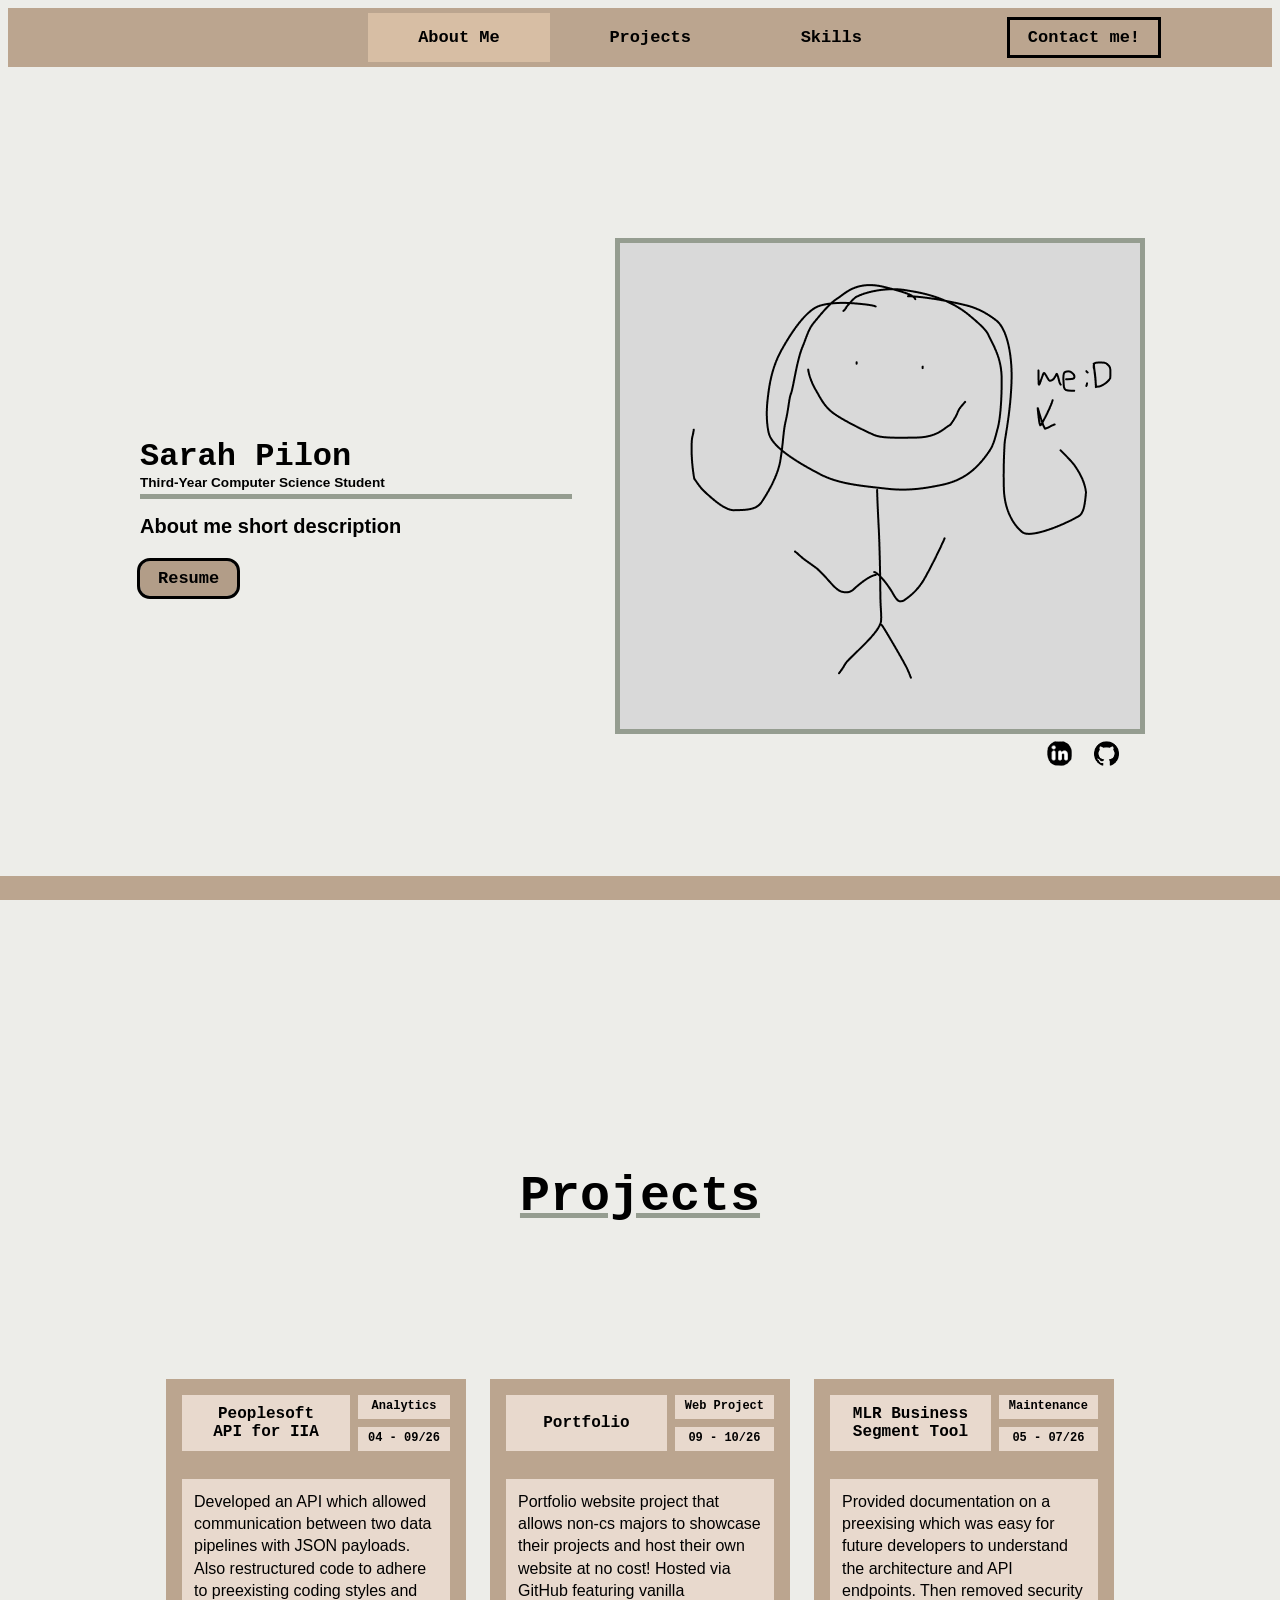
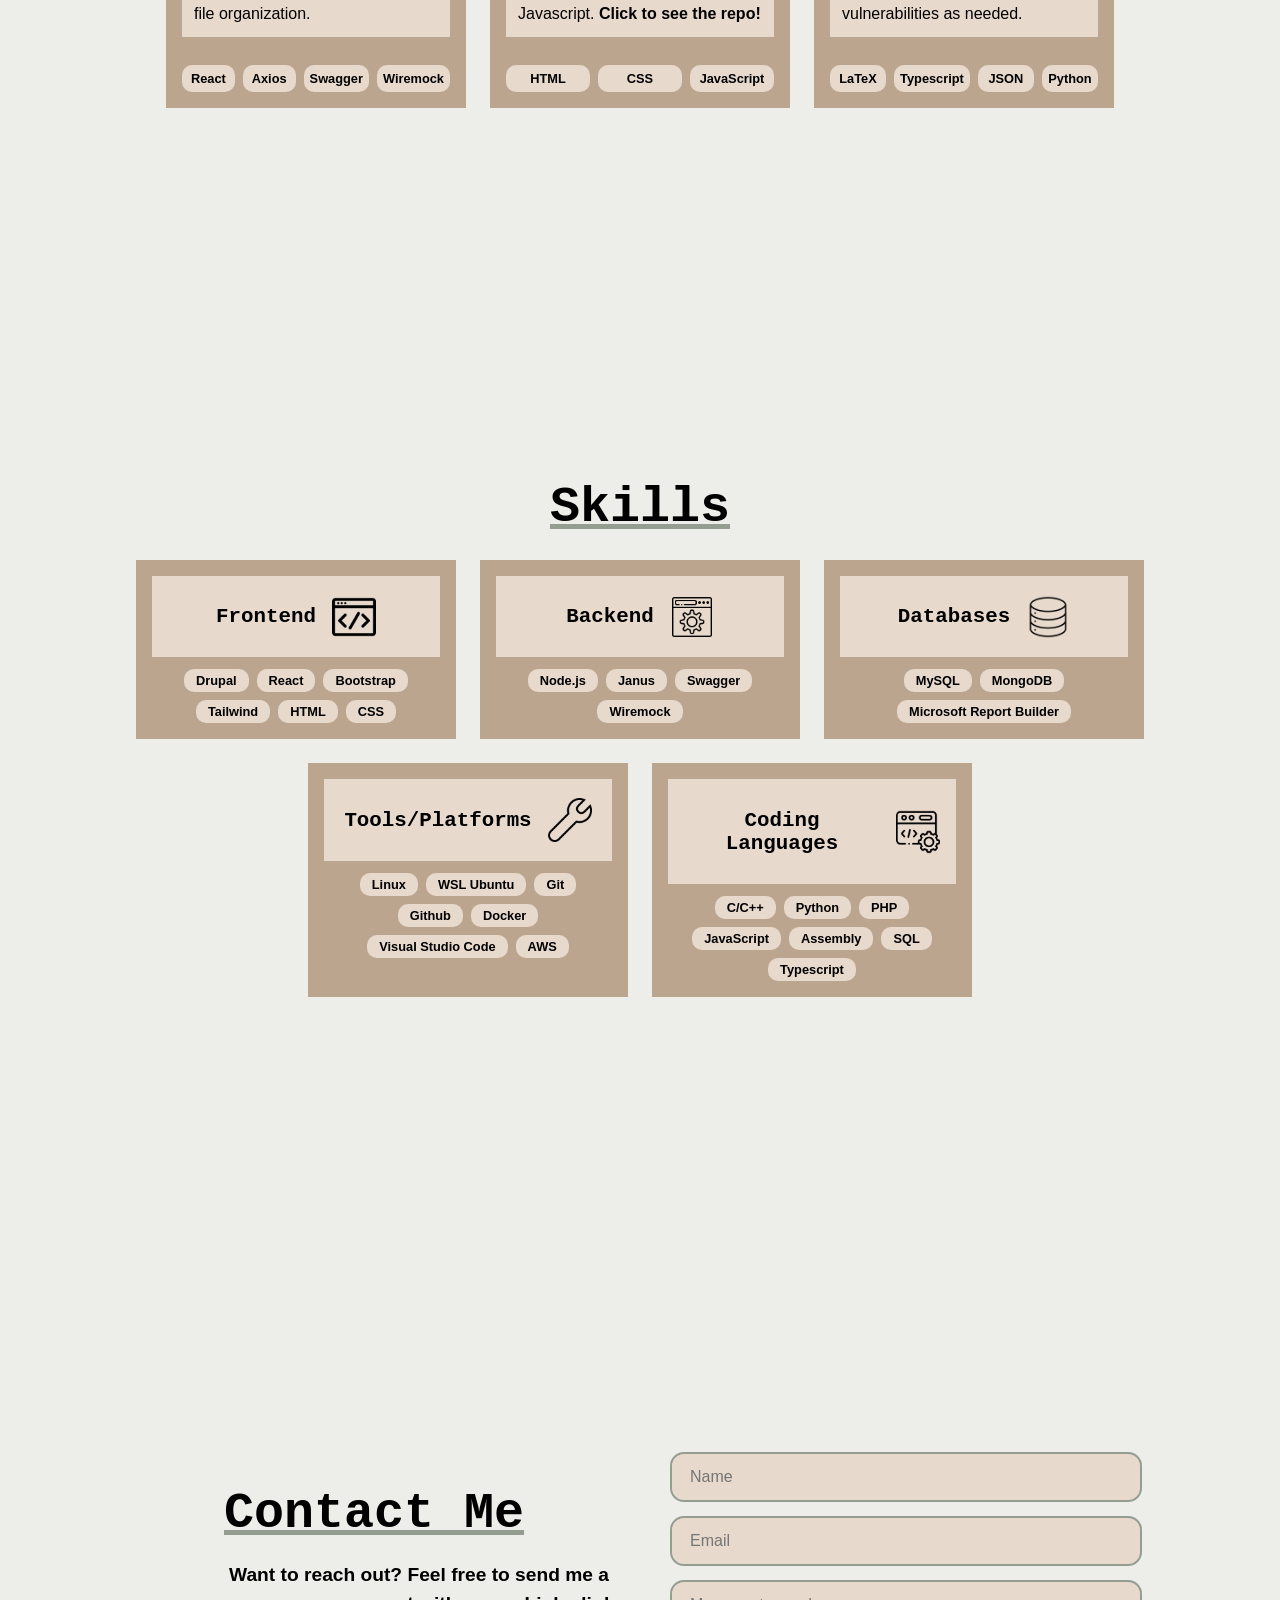
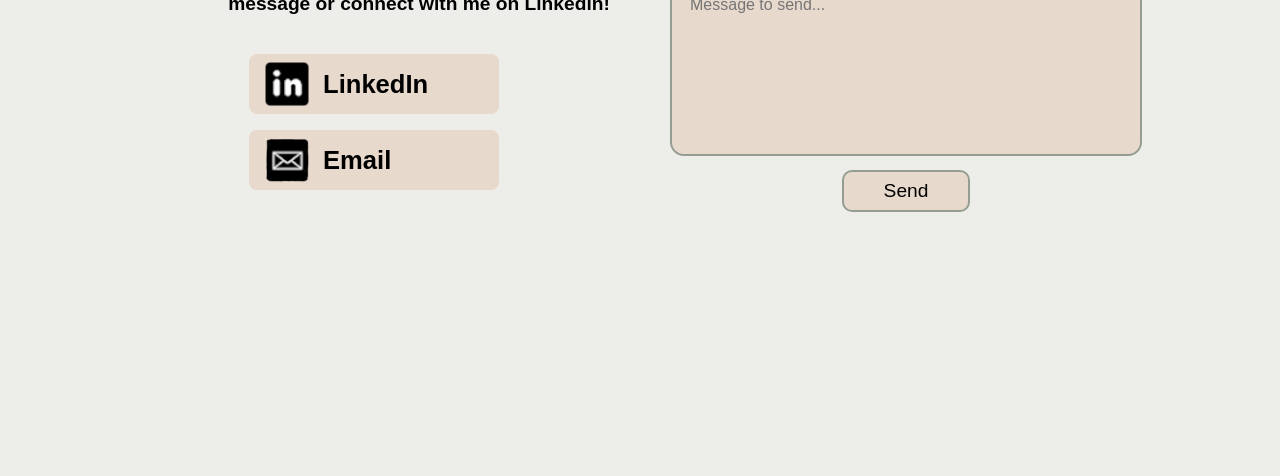
==== commit e94ac8c6: "Fixed Projects, and mobile layout issues" ====
--- a/index.html
+++ b/index.html
@@ -105,11 +105,11 @@
       </p>
 
      <!--------------- Tech used in Project  --------------->
-      <div class="Proj-Tech varta-semibold Color-2">
-        <span>React</span>
-        <span>Axios</span>
-        <span>Swagger</span>
-        <span>Wiremock</span>
+      <div class="Proj-Tech varta-semibold">
+        <span class="Color-2">React</span>
+        <span class="Color-2">Axios</span>
+        <span class="Color-2">Swagger</span>
+        <span class="Color-2">Wiremock</span>
       </div>
     </article>
 
@@ -141,10 +141,10 @@
       </p>
 
      <!--------------- Tech used in Project  --------------->
-      <div class="Proj-Tech varta-semibold Color-2">
-        <span>HTML</span>
-        <span>CSS</span>
-        <span>JavaScript</span>
+      <div class="Proj-Tech varta-semibold">
+        <span class="Color-2">HTML</span>
+        <span class="Color-2">CSS</span>
+        <span class="Color-2">JavaScript</span>
       </div>
     </article>
     </a>
@@ -175,11 +175,11 @@
       </p>
 
      <!--------------- Tech used in Project  --------------->
-      <div class="Proj-Tech varta-semibold Color-2">
-        <span>LaTeX</span>
-        <span>Typescript</span>
-        <span>JSON</span>
-        <span>Python</span>
+      <div class="Proj-Tech varta-semibold">
+        <span class="Color-2">LaTeX</span>
+        <span class="Color-2">Typescript</span>
+        <span class="Color-2">JSON</span>
+        <span class="Color-2">Python</span>
       </div>
     </article>
 
--- a/Style/MainFormatting.css
+++ b/Style/MainFormatting.css
@@ -140,6 +140,10 @@
 /* Phones */
 @media (max-width: 700px) {
 
+  html, body {
+    overflow-x: clip;
+  }
+
   .NavBarTop {
     padding: 8px 8px;
     gap: 4px;
--- a/Style/Projects.css
+++ b/Style/Projects.css
@@ -64,10 +64,12 @@
   justify-content: space-between;
   align-items: stretch;
   gap: 8px;
+  min-height: 56px;
 }
 
 .Proj-Title {
   flex: 1;
+  margin: 0;
   text-align: center;
   display: flex;
   justify-content: center;
@@ -89,6 +91,8 @@
   padding: 4px 10px;
   font-size: 0.75rem;
   text-align: center;
+  flex: 1;
+  margin: 0;
 }
 
 .Proj-Description {
--- a/Style/ContactMe.css
+++ b/Style/ContactMe.css
@@ -134,4 +134,20 @@
     .ContactMe-Content {
     display: block;
     }
+
+    .Contact-TitleBody {
+    width: 100%;
+}
+
+    .Contact-TitleBody
+    .Contact-Title {
+        white-space: normal;
+    }
+
+    .Contact-TitleBody
+    .Contact-Body {
+        width: auto;
+        max-width: 100%;
+        overflow-wrap: break-word;
+    }
 }
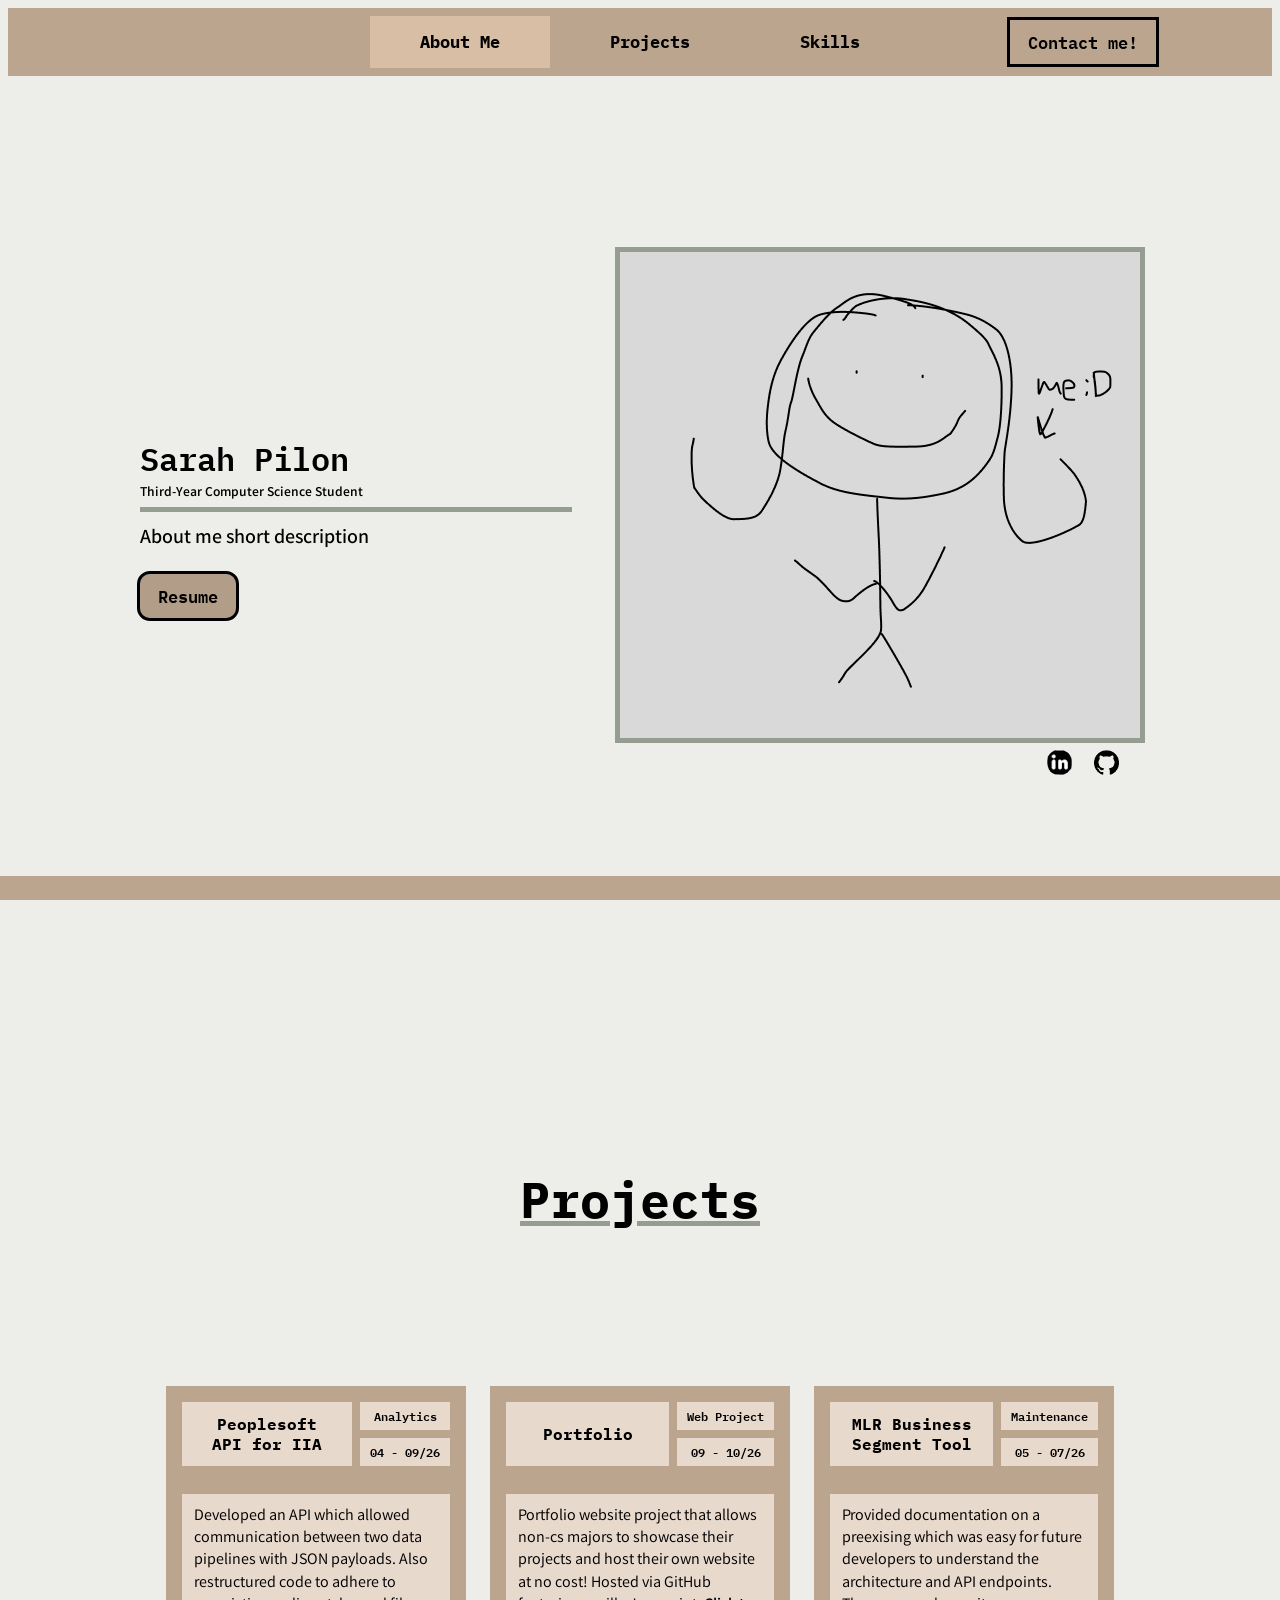
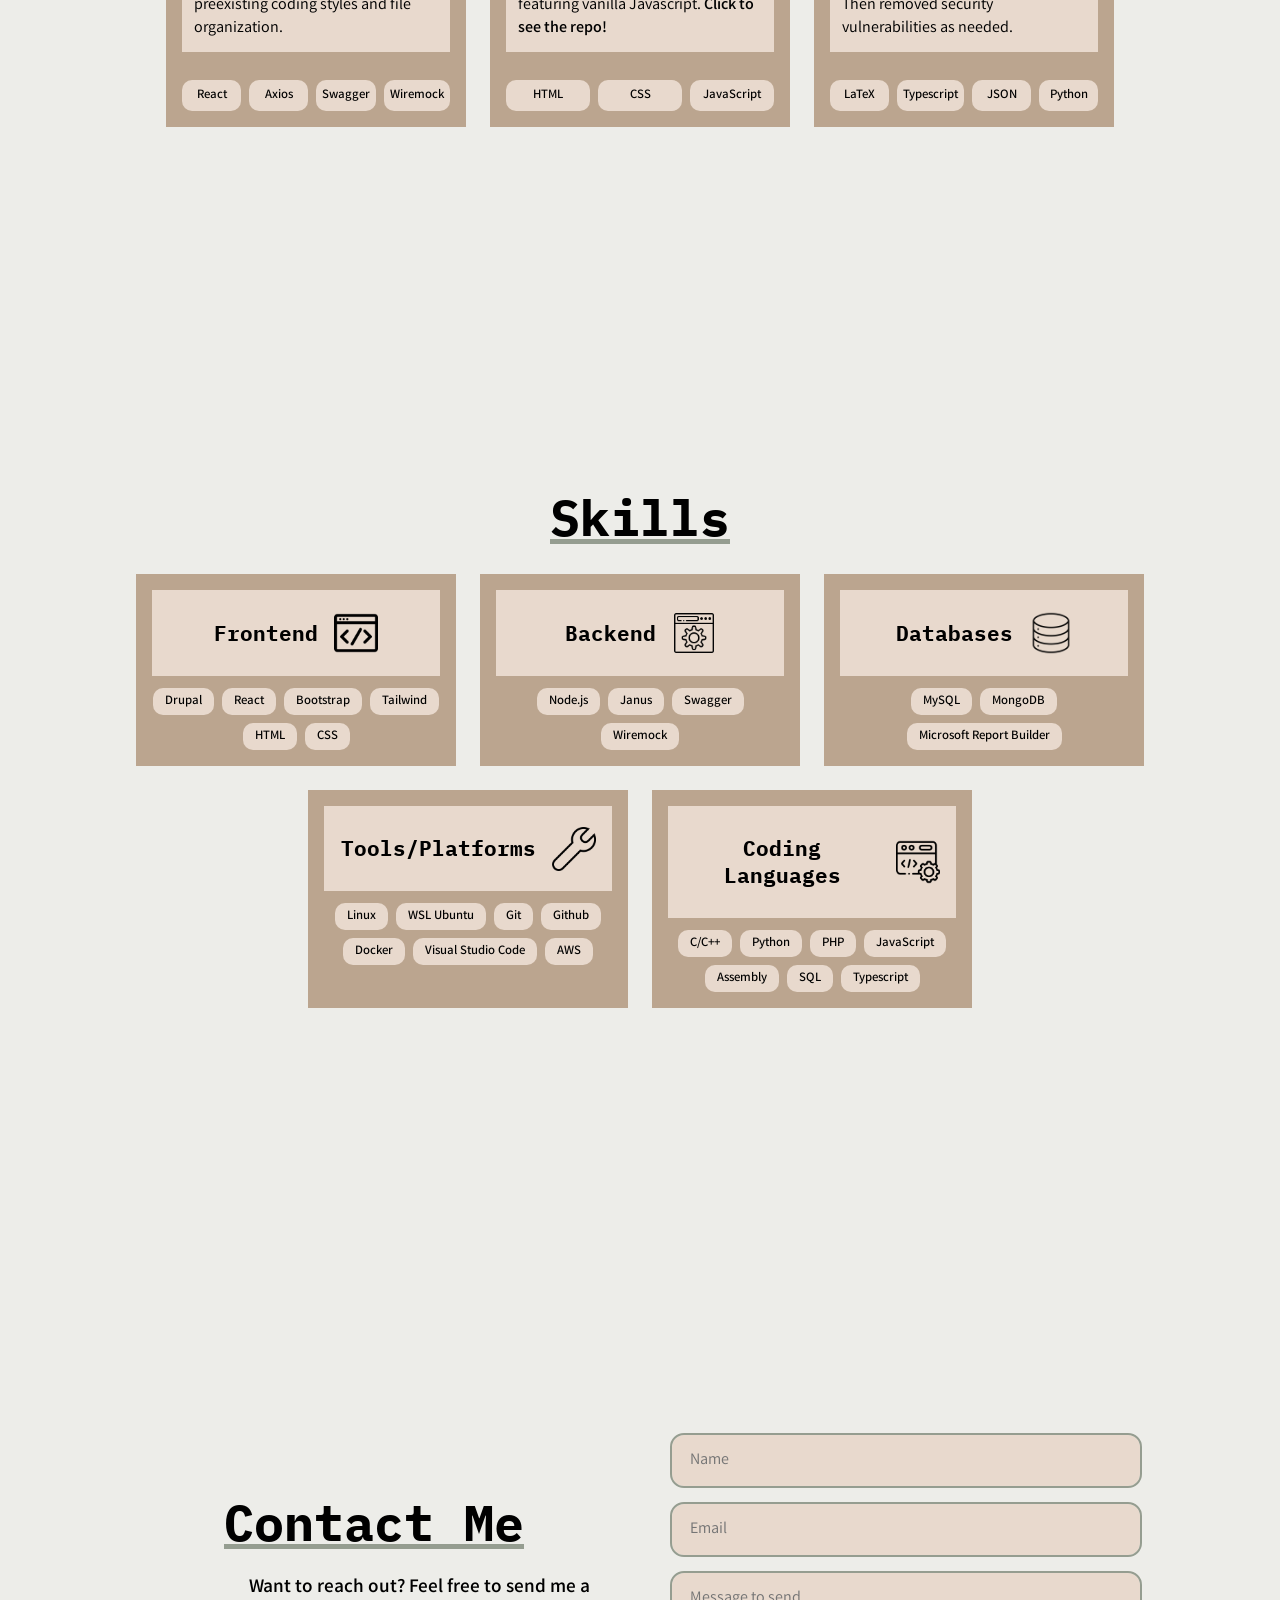
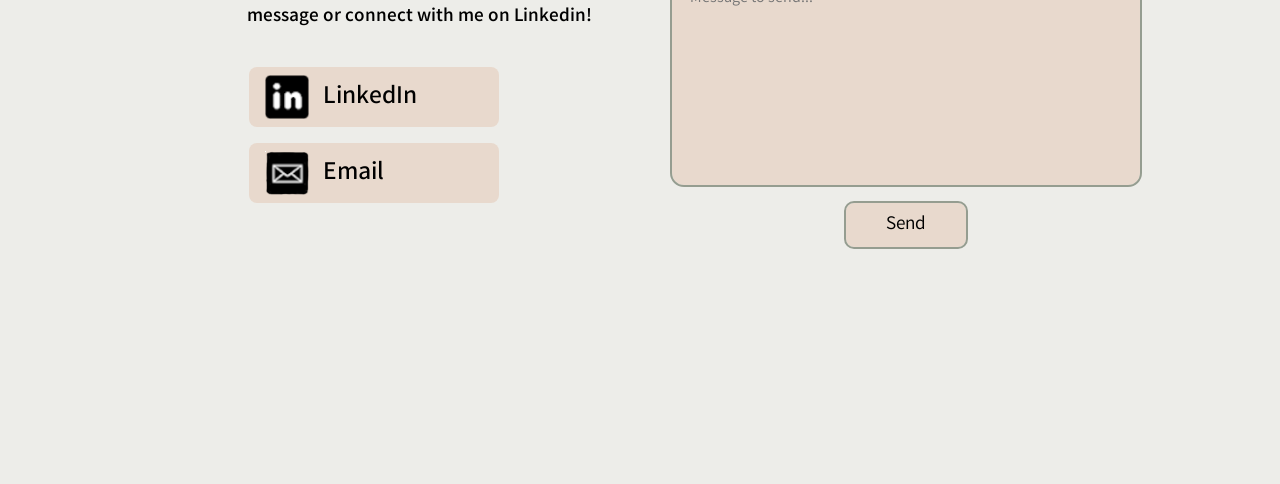
==== commit c2e2672e: "Fixed font error" ====
--- a/index.html
+++ b/index.html
@@ -2,12 +2,17 @@
 <html>
   <head>
         <!----------------------------- Navigation, Scripts and Stylesheets! ----------------------------->
+    <link rel="preconnect" href="https://fonts.googleapis.com">
+    <link rel="preconnect" href="https://fonts.gstatic.com" crossorigin>
+    <link href="https://fonts.googleapis.com/css2?family=IBM+Plex+Mono:wght@600;700&family=Varta:wght@400;600;700&display=swap" rel="stylesheet">
+
     <link rel="stylesheet" href="Style/MainFormatting.css">
     <link rel="stylesheet" href="Style/AboutMe.css">
     <link rel="stylesheet" href="Style/Projects.css">
     <link rel="stylesheet" href="Style/Skills.css">
     <link rel="stylesheet" href="Theme.css">
     <link rel="stylesheet" href="Style/ContactMe.css">
+    
     <script src="Links.js" defer></script>
     <script src="Style/animation.js" defer></script>
     <script src="Style/ContactMe.js" defer></script>
--- a/Style/ContactMe.css
+++ b/Style/ContactMe.css
@@ -92,7 +92,7 @@
     padding: 14px 18px;
     font-family: inherit;
     font-size: 1rem;
-    color: inherit;
+    color: black;
     border: none;
     border-radius: 12px;
     outline-width: 2px;
@@ -111,6 +111,7 @@
     align-self: center;
     padding: 8px 40px;
     font-family: inherit;
+    color: black;
     font-size: 1.2rem;
     border: none;
     border-radius: 8px;
@@ -147,6 +148,7 @@
     .Contact-TitleBody
     .Contact-Body {
         width: auto;
+        min-width: 0;
         max-width: 100%;
         overflow-wrap: break-word;
     }
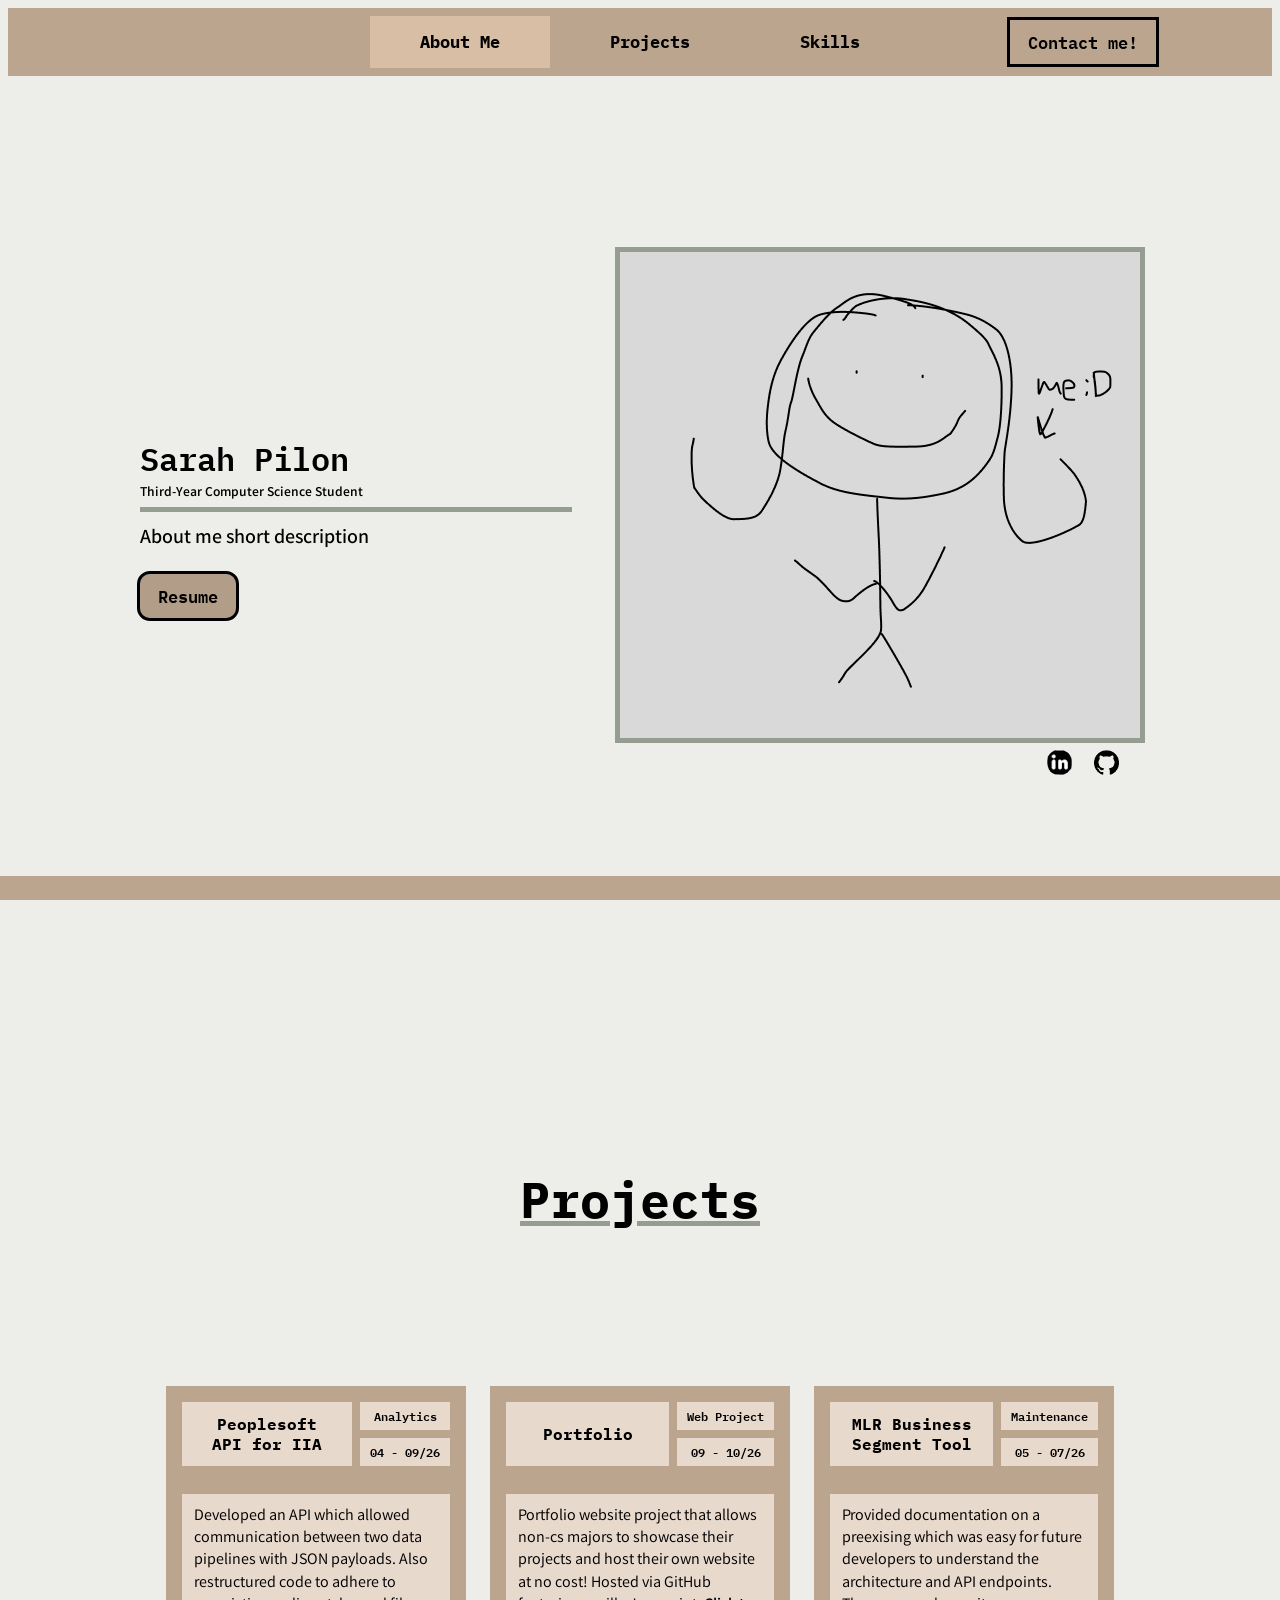
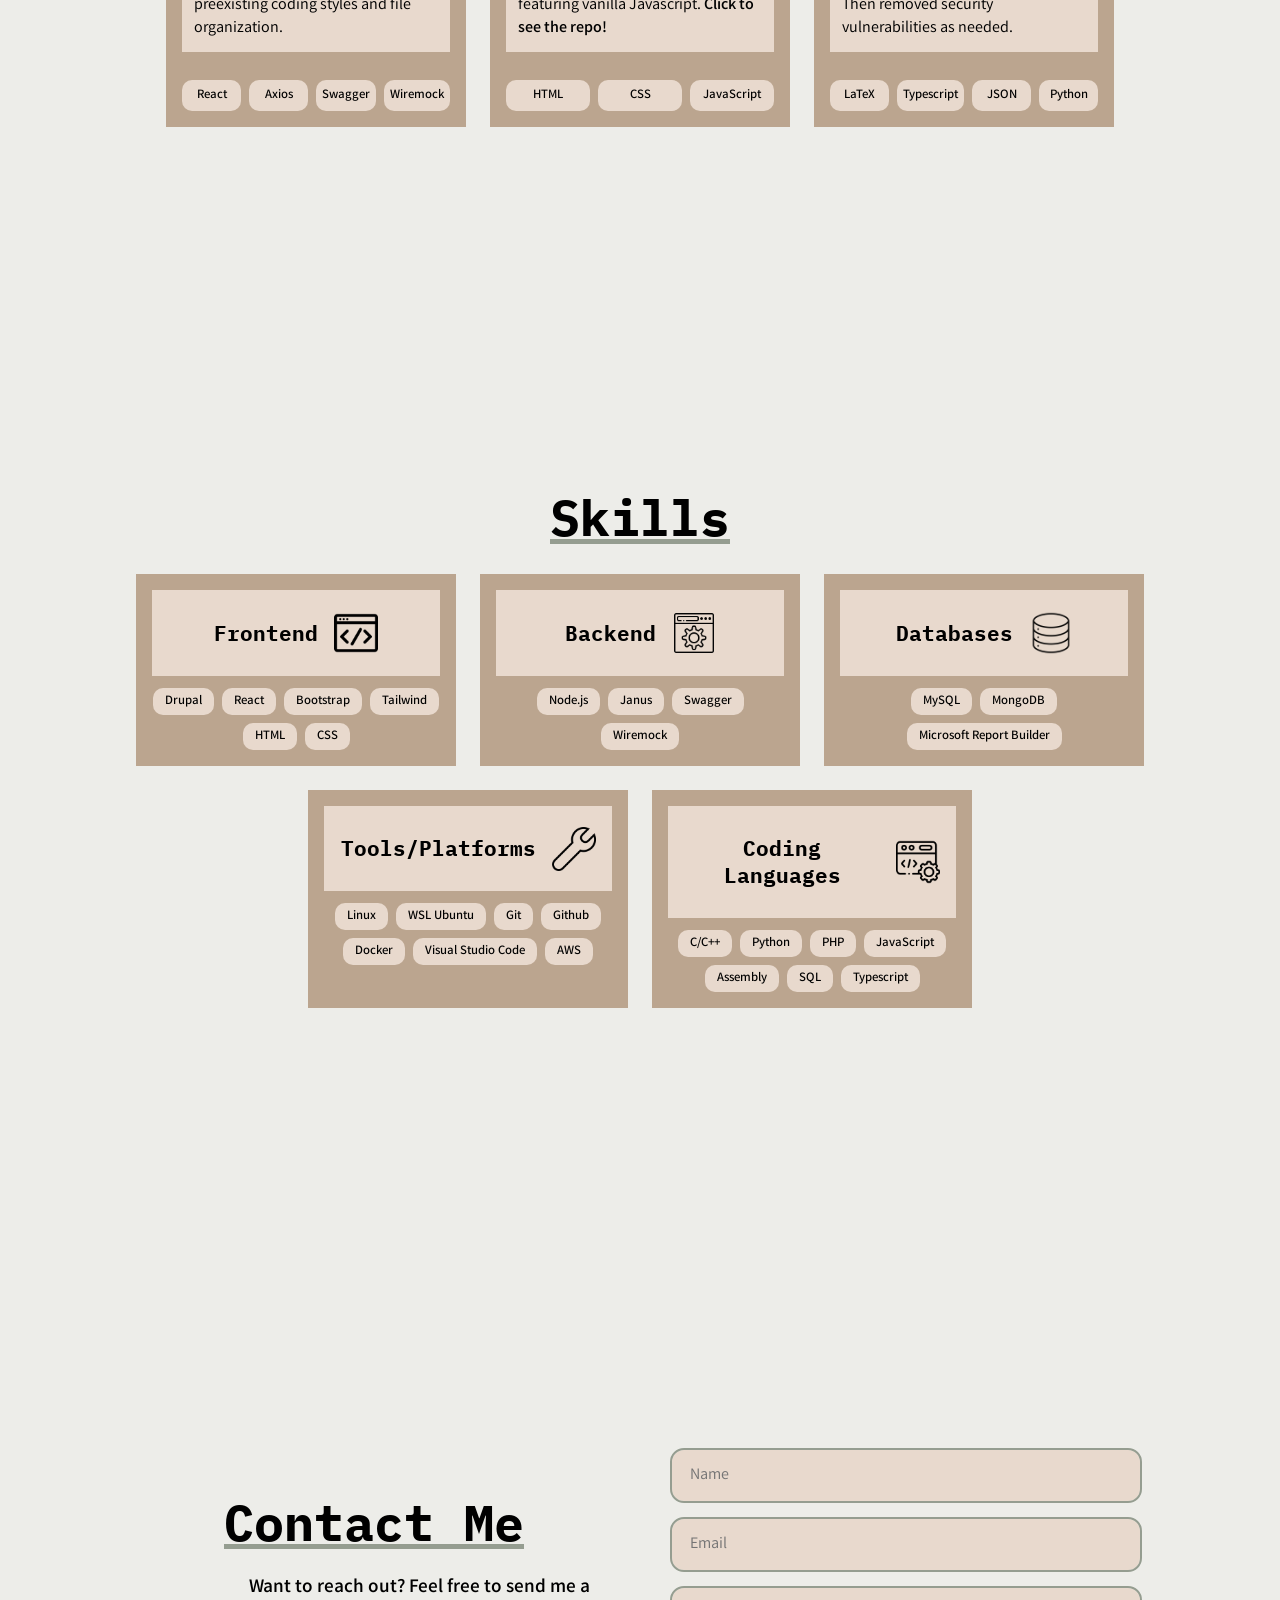
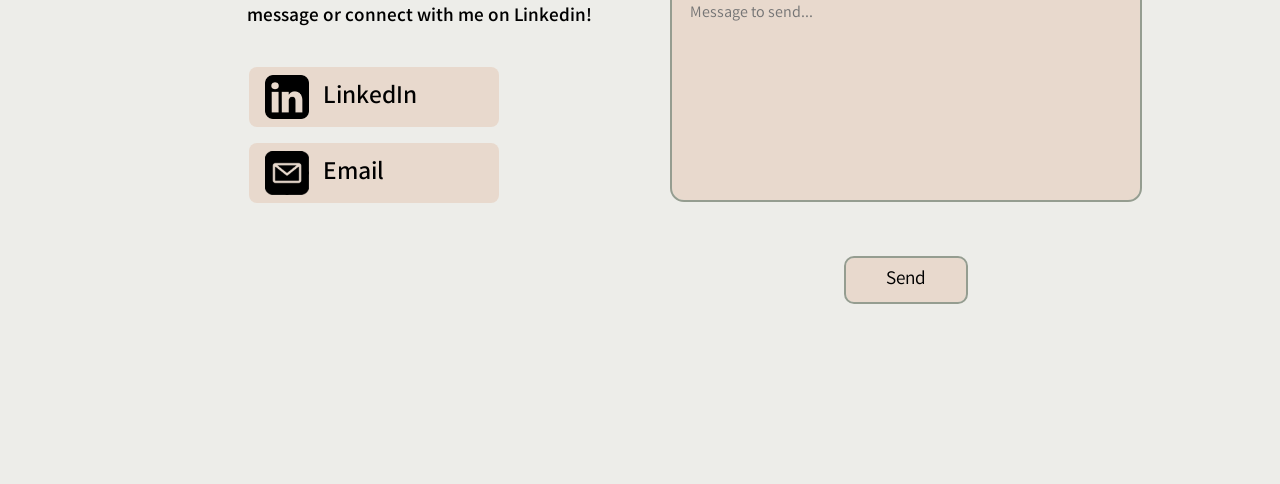
==== commit 6c19cbbc: "Fixed up contact form and formatting errors" ====
--- a/index.html
+++ b/index.html
@@ -123,7 +123,7 @@
     <article class="Proj-Card">
      <!--------------- Image on card --------------->
         <div class="Proj-Image Proj-Outline">
-          <img src="img/Portfolio.png" alt="Oshawott on webpage">
+          <img src="img/PortfolioWeb.png" alt="Figma mockup of Website">
         </div>
 
      <!--------------- Rest of the project information --------------->
@@ -210,12 +210,12 @@
       <!-- Skill list -->
         
           <div class="Skill-List varta-semibold">
-            <a class="Color-2" href="">Drupal</a>
-            <a class="Color-2" href="">React</a>
-            <a class="Color-2" href="">Bootstrap</a>
-            <a class="Color-2" href="">Tailwind</a>
+            <a class="Color-2" href="https://new.drupal.org/">Drupal</a>
+            <a class="Color-2" href="https://react.dev/">React</a>
+            <a class="Color-2" href="https://getbootstrap.com/">Bootstrap</a>
+            <a class="Color-2" href="https://tailwindcss.com/">Tailwind</a>
             <a class="Color-2" href="https://en.wikipedia.org/wiki/HTML">HTML</a>
-            <a class="Color-2" href="">CSS</a>
+            <a class="Color-2" href="https://developer.mozilla.org/en-US/docs/Web/CSS">CSS</a>
           </div>
         </article>
         
@@ -230,10 +230,10 @@
 
       <!-- Skill list -->
           <div class="Skill-List varta-semibold">
-            <a class="Color-2" href="">Node.js</a>
-            <a class="Color-2" href="">Janus</a>
-            <a class="Color-2" href="">Swagger</a>
-            <a class="Color-2" href="">Wiremock</a>
+            <a class="Color-2" href="https://nodejs.org/en">Node.js</a>
+            <a class="Color-2" href="https://janus.conf.meetecho.com/">Janus</a>
+            <a class="Color-2" href="https://swagger.io/">Swagger</a>
+            <a class="Color-2" href="https://wiremock.org/">Wiremock</a>
           </div>
         </article>
 
@@ -247,9 +247,9 @@
 
       <!-- Skill list -->
           <div class="Skill-List varta-semibold">
-            <a class="Color-2" href="">MySQL</a>
-            <a class="Color-2" href="">MongoDB</a>
-            <a class="Color-2" href="">Microsoft Report Builder</a>
+            <a class="Color-2" href="https://www.mysql.com/">MySQL</a>
+            <a class="Color-2" href="https://www.mongodb.com/">MongoDB</a>
+            <a class="Color-2" href="https://learn.microsoft.com/en-us/sql/reporting-services/report-builder/report-builder-in-sql-server?view=sql-server-ver17">Microsoft Report Builder</a>
           </div>
         </article>
       
@@ -334,9 +334,8 @@
       <input class="Color-2 Color-2-Outline" type="text" name="Name" placeholder="Name" aria-label="Name" required>
       <input class="Color-2 Color-2-Outline" type="email" name="Email" placeholder="Email" aria-label="Email" required>
       <textarea class="Color-2 Color-2-Outline" name="Message" rows="8" placeholder="Message to send..." aria-label="Message" required></textarea>
+      <p class="Form-Status" role="status" aria-live="polite"></p>
       <button class="SendButton Color-2 Color-2-Outline" type="submit"> Send </button>
-      <p class="Form-Status" role="status" aria-live="polite"></p>
-
     </form>
 
   </div>
--- a/Style/ContactMe.css
+++ b/Style/ContactMe.css
@@ -128,6 +128,12 @@
     min-height: 1.4em;
     text-align: center;
     font-size: 0.95rem;
+    margin: 0px;
+}
+
+.Form-Status.error {
+    color: #9b2c2c;
+    font-weight: 700;
 }
 
 @media (max-width: 700px) {
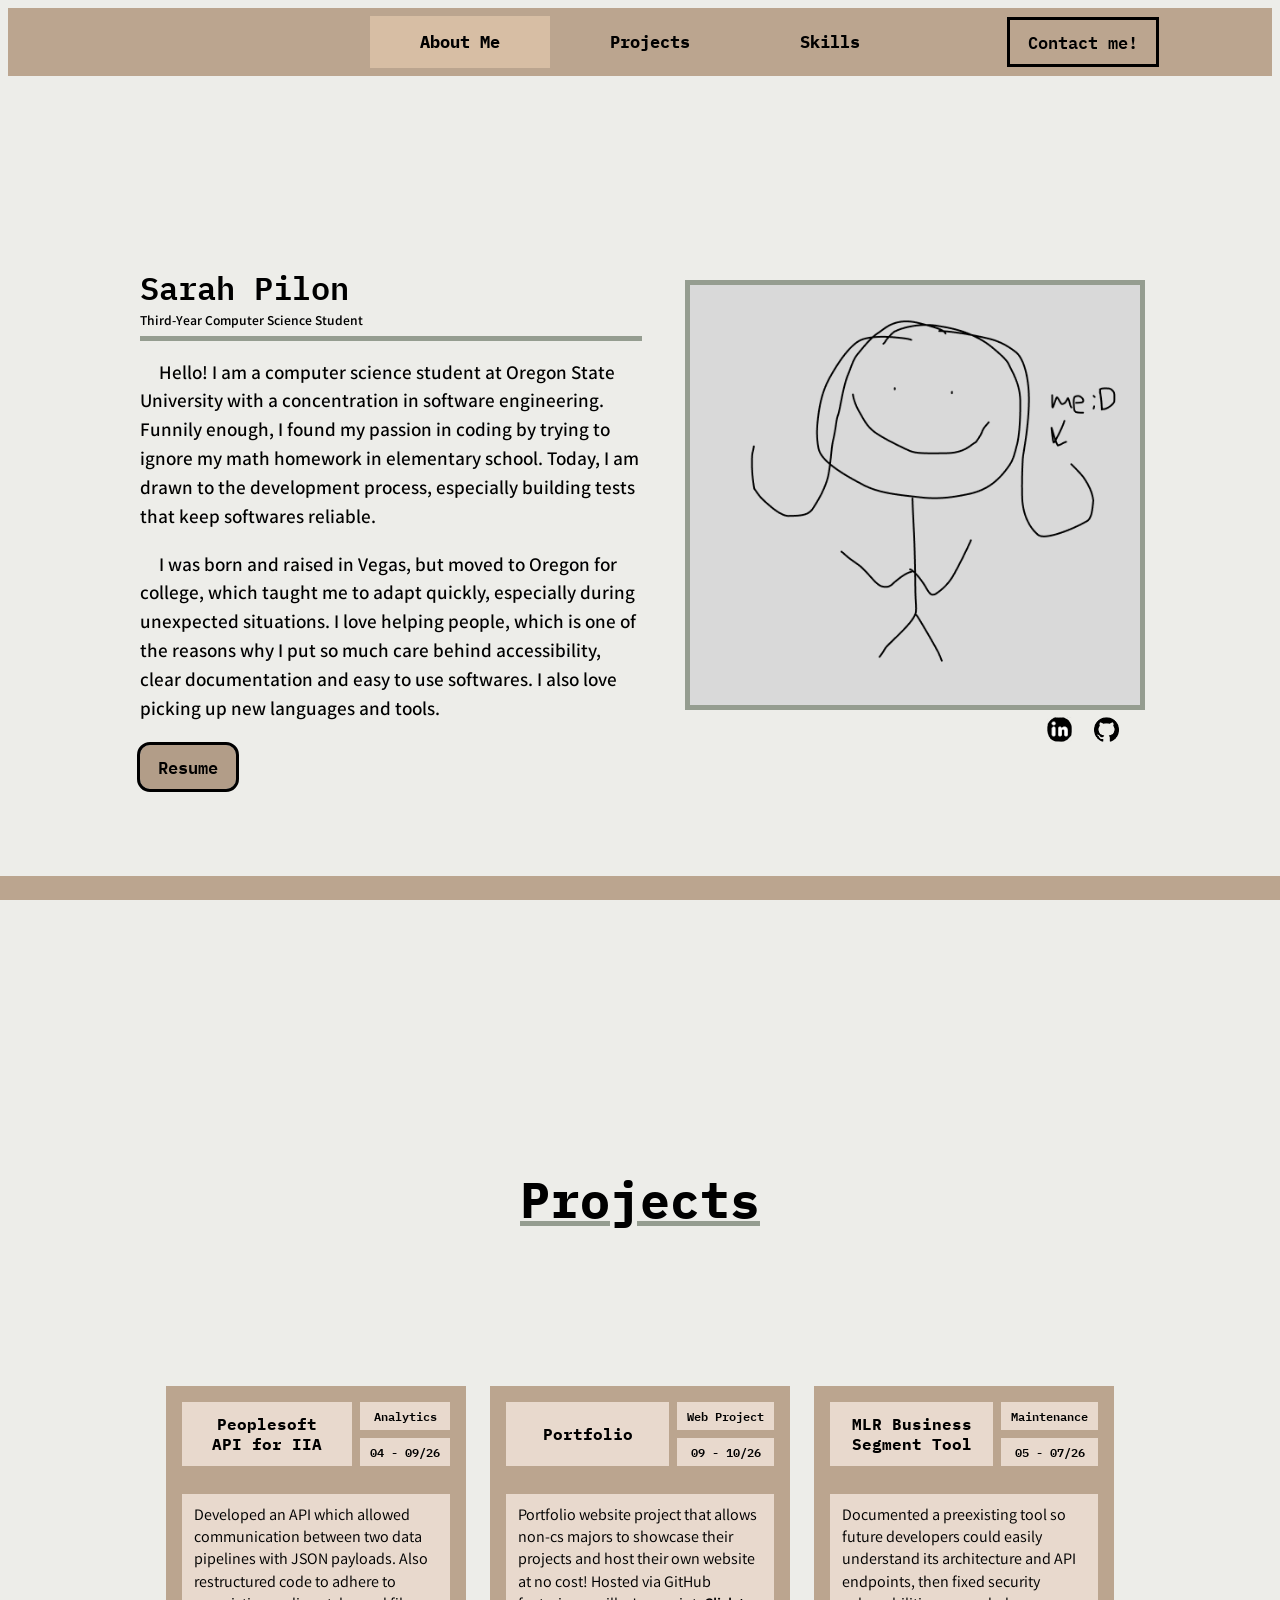
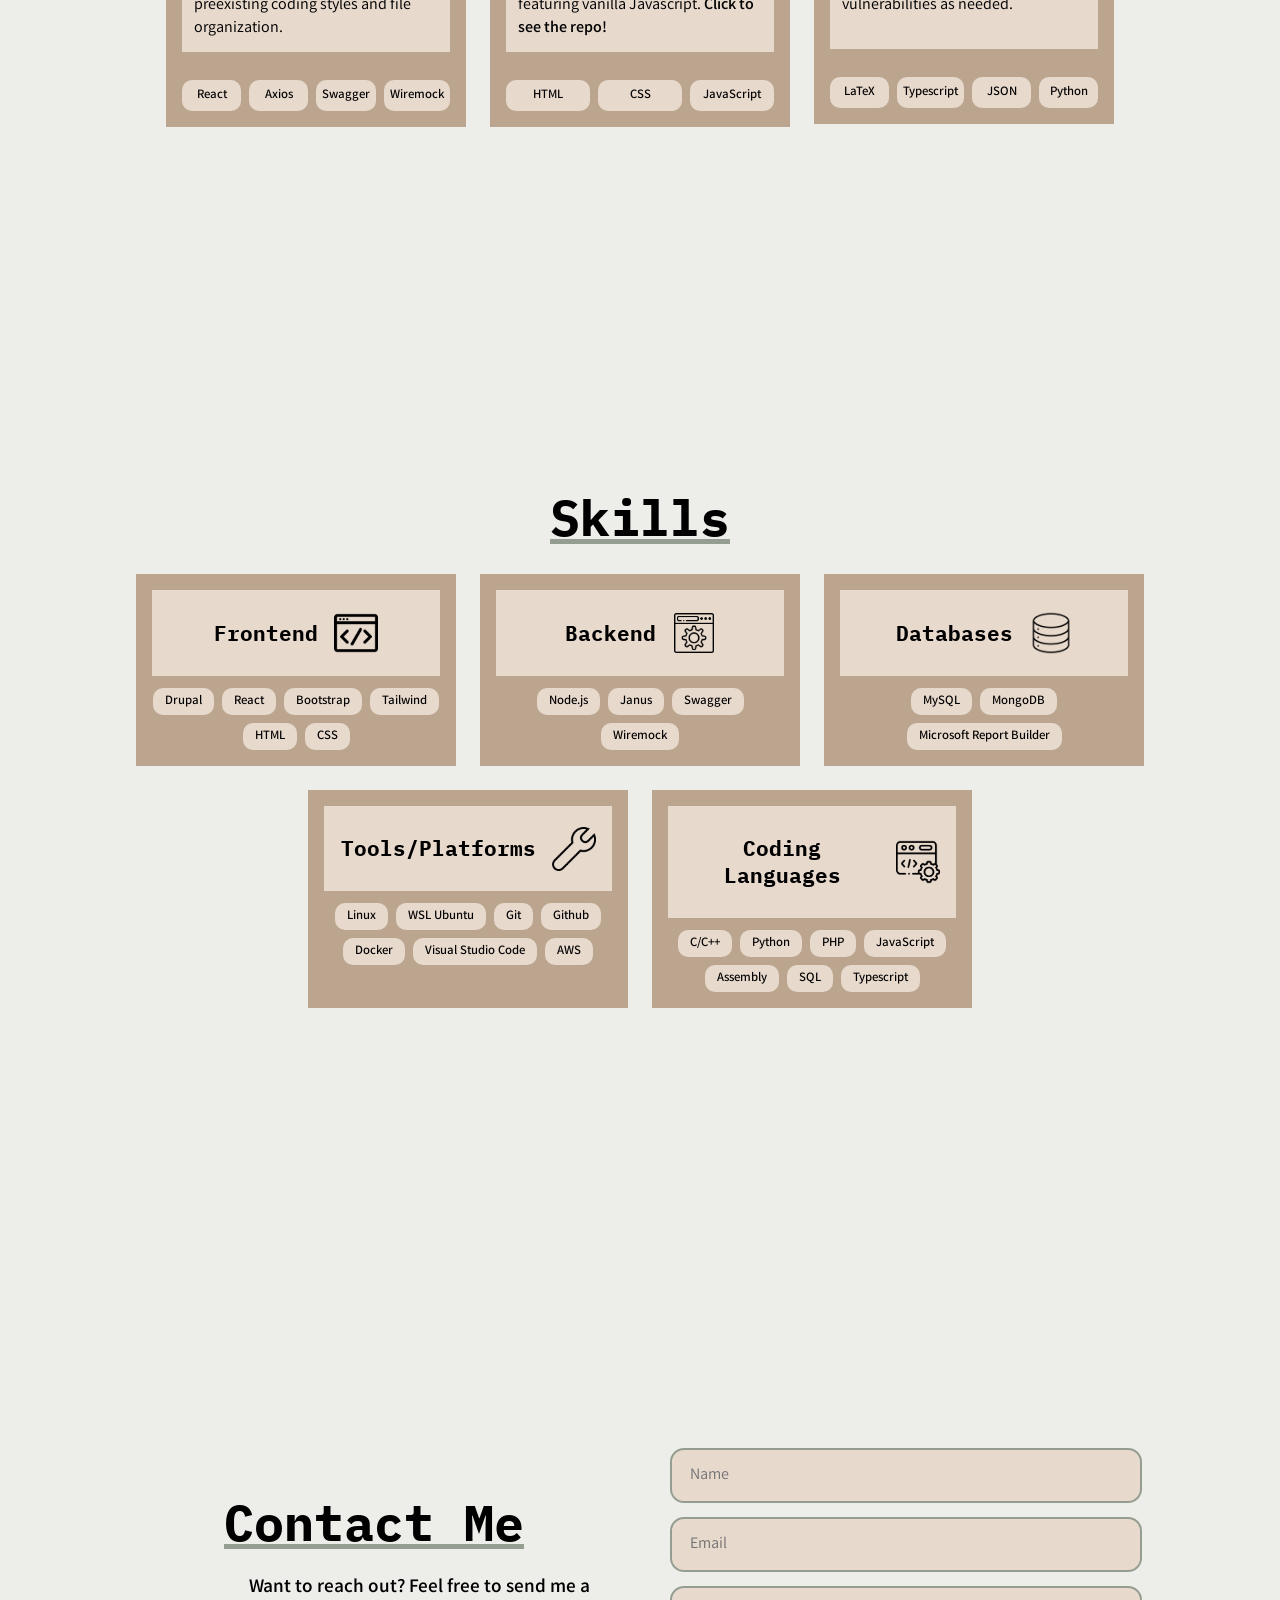
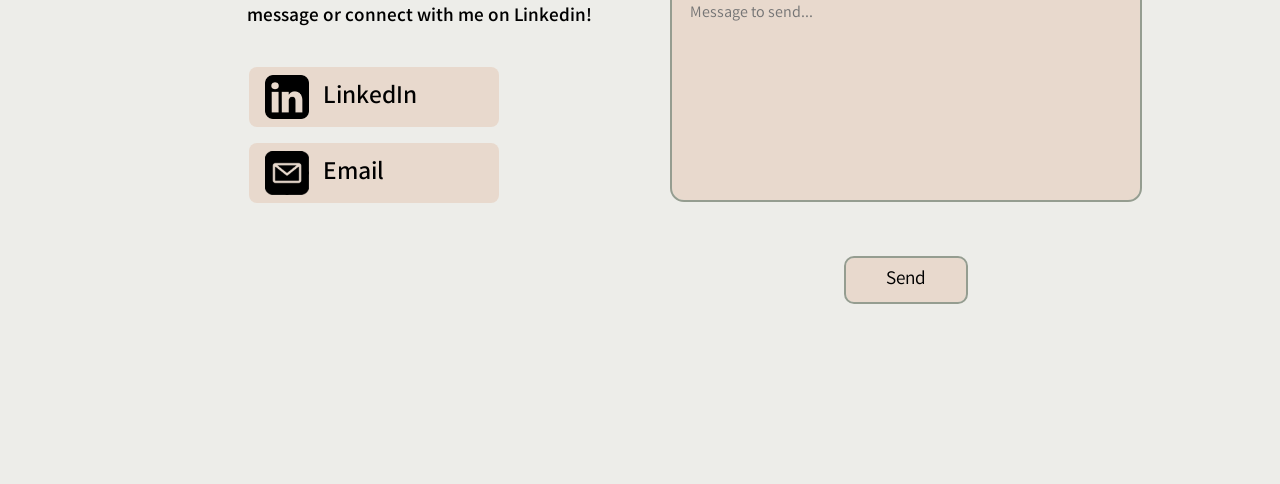
==== commit 7e461797: "Final Information push and Resume update" ====
--- a/index.html
+++ b/index.html
@@ -55,7 +55,17 @@
                   Third-Year Computer Science Student
                 </div></div>
                 <div class="Description"> <div class="varta-semibold">
-                  About me short description
+<p>
+                  Hello! I am a computer science student at Oregon State University with
+                  a concentration in software engineering. Funnily enough, I found my passion in coding by trying to ignore my math homework
+                  in elementary school. Today, I am drawn to the development process, especially
+                  building tests that keep softwares reliable. 
+</p> <p>
+                  I was born and raised in Vegas, but moved to Oregon for college, which taught
+                  me to adapt quickly, especially during unexpected situations. I love helping people, 
+                  which is one of the reasons why I put so much care behind accessibility, clear documentation
+                  and easy to use softwares. I also love picking up new languages and tools.
+</p>
                 </div> </div>
                   <a class="Button Color-1 ibm-plex-mono-bold" href="./Resume.pdf" target="blank">
                     Resume
@@ -87,7 +97,7 @@
     <article class="Proj-Card">
      <!--------------- Image on card --------------->
         <div class="Proj-Image Proj-Outline">
-          <img src="img/Portfolio.png" alt="Oshawott on webpage">
+          <img src="img/PeoplesoftAPI.png" alt="Oshawott on webpage">
         </div>
 
      <!--------------- Rest of the project information --------------->
@@ -158,7 +168,7 @@
     <article class="Proj-Card">
      <!--------------- Image on card --------------->
         <div class="Proj-Image Proj-Outline">
-          <img src="img/Portfolio.png" alt="Oshawott on webpage">
+          <img src="img/MLR.png" alt="Markdown file">
         </div>
 
      <!--------------- Rest of the project information --------------->
@@ -175,8 +185,9 @@
 
      <!--------------- Project Description  --------------->
       <p class="Proj-Description Color-2">
-        Provided documentation on a preexising which was easy for future developers
-        to understand the architecture and API endpoints. Then removed security vulnerabilities as needed.
+        Documented a preexisting tool so future developers 
+        could easily understand its architecture and API endpoints, then fixed 
+        security vulnerabilities as needed.
       </p>
 
      <!--------------- Tech used in Project  --------------->
--- a/Style/MainFormatting.css
+++ b/Style/MainFormatting.css
@@ -36,7 +36,7 @@
   justify-content: center;   
   align-items: center;
   padding: 35px;
-  height: 100vh;       
+  min-height: 100vh;       
 }
 
 /* Navigation Bar */
--- a/Style/AboutMe.css
+++ b/Style/AboutMe.css
@@ -34,9 +34,13 @@
 }
 
 .Description {
-  font-size: 1.25rem;
+  font-size: clamp(0.8rem, 2.5vw, 1.2rem);
   font-weight: 600;
   line-height: 1.5;
+}
+
+.Description p {
+  text-indent: 1em;
 }
 
 /* right box */
@@ -48,7 +52,7 @@
   gap: 12px;
 }
 
-.Image-of-Me {
+#Image-of-Me {
   width: 100%;
   height: auto;
   display: block;
@@ -65,11 +69,18 @@
   height: 50%;
 }
 
+.Icons a {
+  transition: transform 0.4s ease;
+}
+
+.Icons a:hover {
+  transform: translateY(-2px);
+}
+
 .Button {
   display: inline-flex;
   filter: brightness(0.95);
   align-items: center;
-  margin-top: 20px;
   margin-left: auto;
   padding: 8px 18px;
   transition: filter 0.3s ease;
@@ -101,7 +112,6 @@
 
   .Description-Left {
     text-align: center;
-    margin-top: 155px;
   }
 
 }
--- a/Style/Projects.css
+++ b/Style/Projects.css
@@ -103,6 +103,7 @@
   padding: 12px;
   font-size: 1rem;
   line-height: 1.4;
+  min-height: 155px;
 }
 
 /* Tech chips row */
--- a/Style/ContactMe.css
+++ b/Style/ContactMe.css
@@ -62,11 +62,12 @@
     color: inherit;
     text-decoration: none;
     border-radius: 8px;
-    transition: filter 0.3s ease;
+    transition: filter 0.4s ease, transform 0.4s ease;
 }
 
 .Contact-Card:hover {
-    filter: brightness(0.85)
+    filter: brightness(0.85);
+    transform: translateY(-2px);
 }
 
 .Contact-Card img {
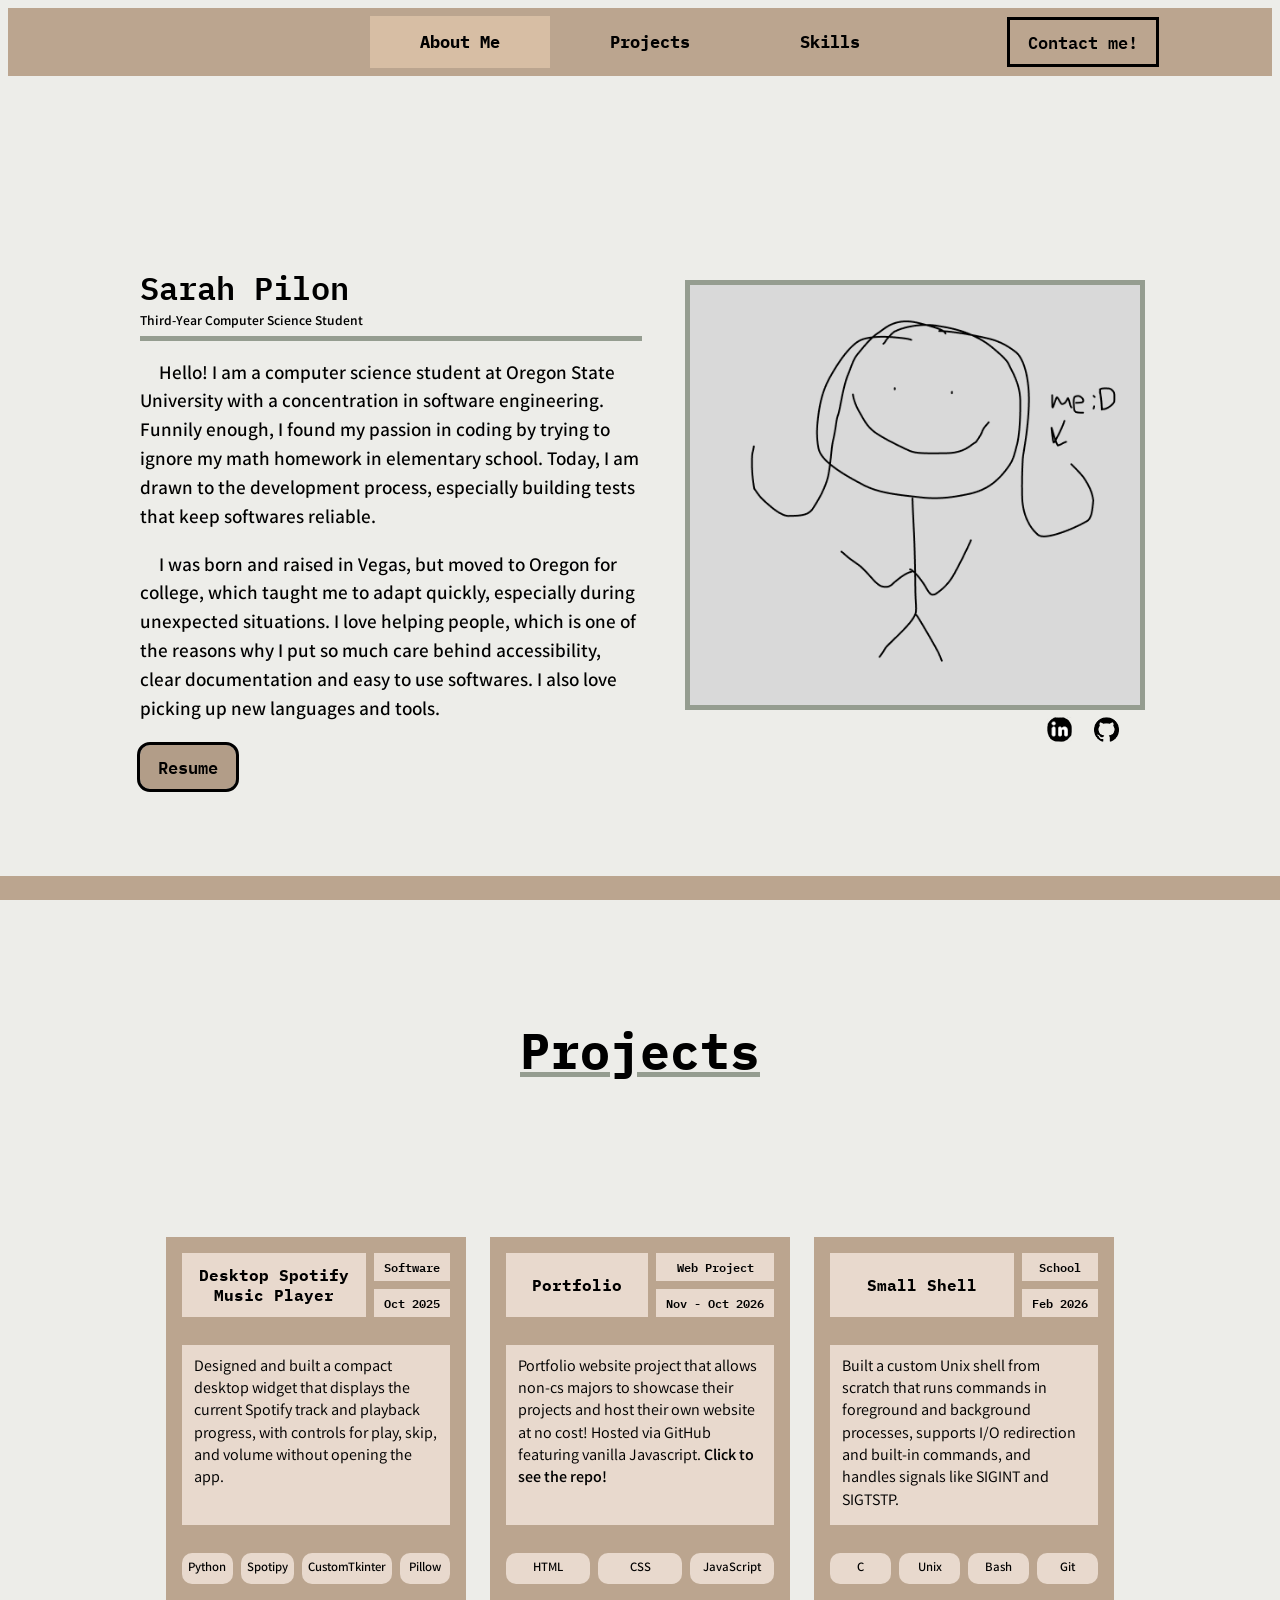
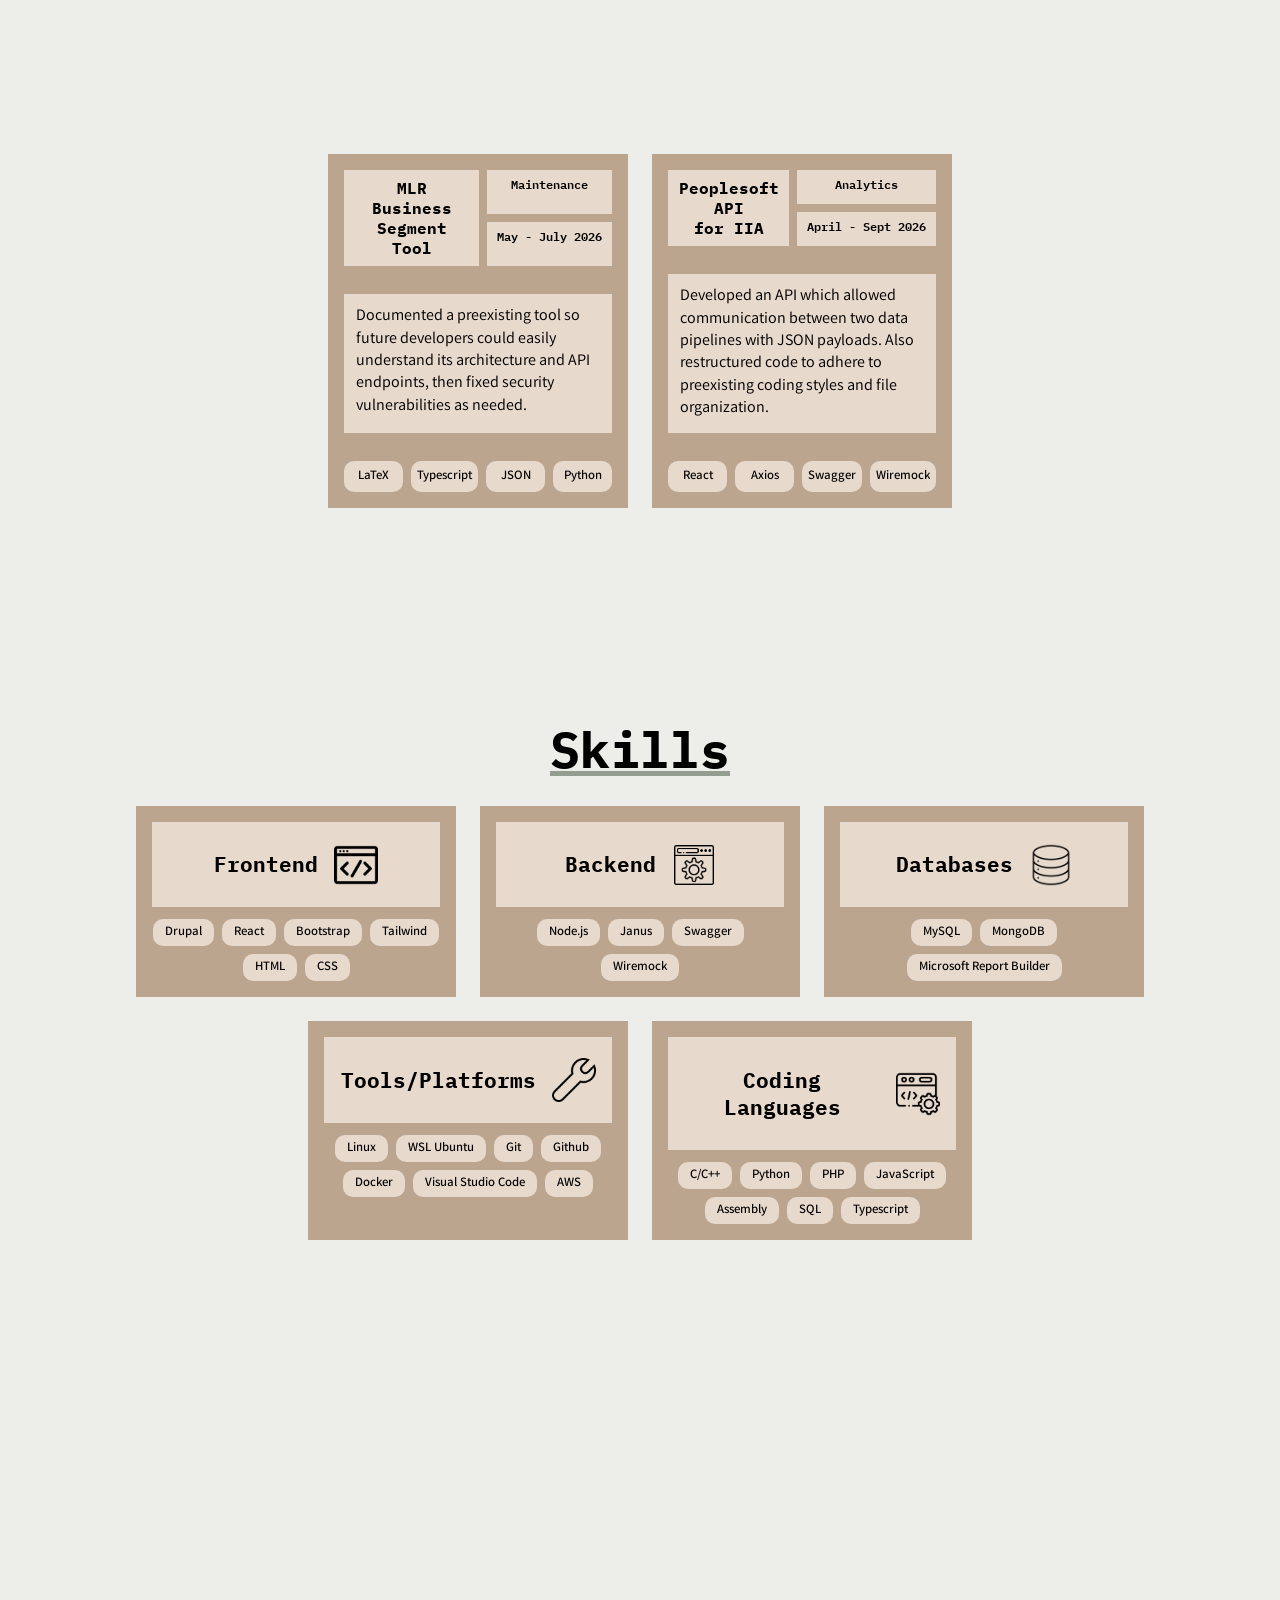
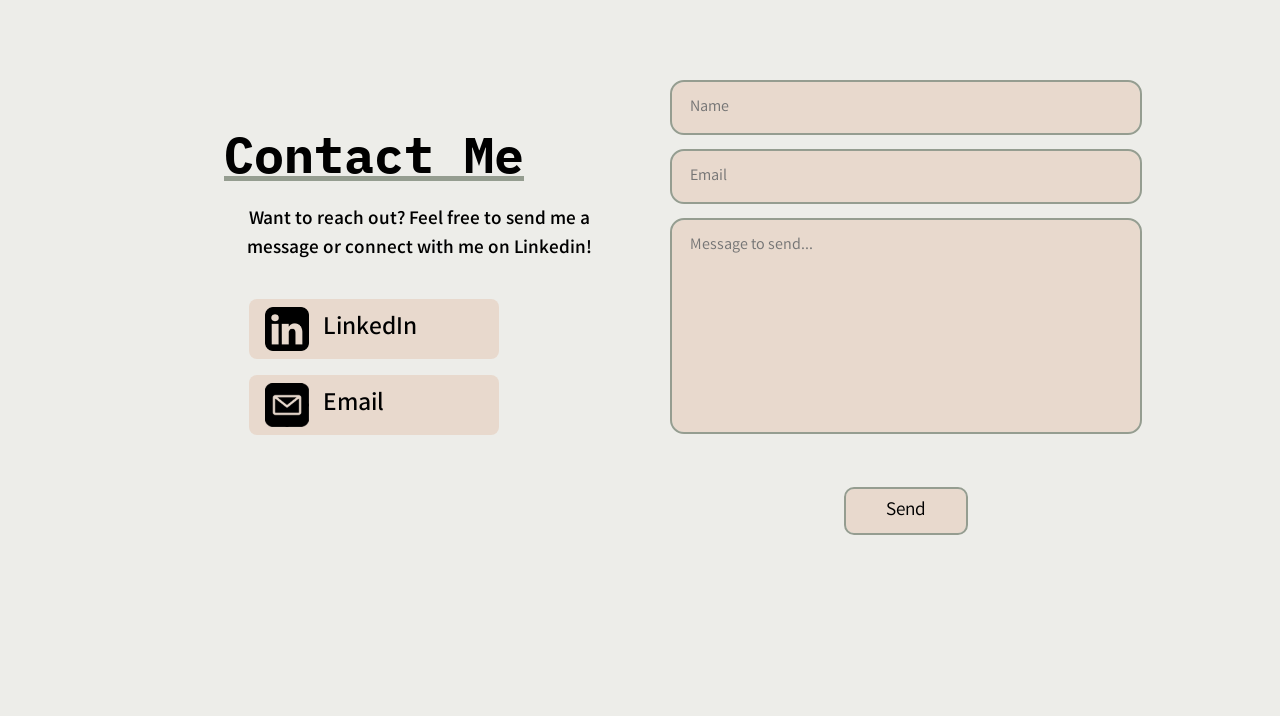
==== commit 9ea36f3d: "Added more projects, and set links to open in a new tab" ====
--- a/index.html
+++ b/index.html
@@ -76,8 +76,8 @@
             <div class="Image-Right">
                 <img id="Image-of-Me" class="Color-2-Outline" src="img/SarahP.png" alt="Photo of Sarah Pilon">
                 <div class = Icons>
-                  <a data-href="linkedinURL"><img src="img/icons/linkedin.png" alt="LinkedIn"></a>
-                  <a data-href="githubURL"><img src="img/icons/github.png" alt="GitHub"></a>
+                  <a data-href="linkedinURL" target="_blank"><img src="img/icons/linkedin.png" alt="LinkedIn"></a>
+                  <a data-href="githubURL" target="_blank"><img src="img/icons/github.png" alt="GitHub"></a>
                 </div>
             </div>
         <!------------------------------------------------------------------------------------------------>
@@ -93,7 +93,151 @@
 
   <div class="Projects-Content">
 
-   <!-- Project One-->
+   <!-- Project One -->
+    <a href = "https://github.com/sarahpilon/SpotifyMusicPlayer" class="card-link" target="_blank">
+      <article class="Proj-Card">
+      <!--------------- Image on card --------------->
+          <div class="Proj-Image Proj-Outline">
+            <img src="img/MusicPlayer.png" alt="Music Player">
+          </div>
+
+      <!--------------- Rest of the project information --------------->
+      <div class="Project-Info Color-1">
+        <div class="ibm-plex-mono-semibold">
+          <div class="Proj-Header">
+            <h1 class="Proj-Title Color-2">Desktop Spotify Music Player</h1>
+          <div class="SideInfo">
+            <span class="Proj-Tag Color-2">Software</span>
+            <span class="Proj-Date Color-2">Oct 2025</span>
+          </div>
+        </div>
+        </div>
+
+      <!--------------- Project Description  --------------->
+        <p class="Proj-Description Color-2">
+          Designed and built a compact desktop widget that displays the current 
+          Spotify track and playback progress, with controls for play, skip, and 
+          volume without opening the app.
+        </p>
+
+      <!--------------- Tech used in Project  --------------->
+        <div class="Proj-Tech varta-semibold">
+          <span class="Color-2">Python</span>
+          <span class="Color-2">Spotipy</span>
+          <span class="Color-2">CustomTkinter</span>
+          <span class="Color-2">Pillow</span>
+        </div>
+      </article>
+    </a>
+
+    <!-- Project Two -->
+    <a href="https://github.com/sarahpilon/sarahpilon.github.io" class="card-link" target="_blank">
+    <article class="Proj-Card">
+     <!--------------- Image on card --------------->
+        <div class="Proj-Image Proj-Outline">
+          <img src="img/PortfolioWeb.png" alt="Figma mockup of Website">
+        </div>
+
+     <!--------------- Rest of the project information --------------->
+     <div class="Project-Info Color-1">
+       <div class="ibm-plex-mono-semibold">
+        <div class="Proj-Header">
+          <h1 class="Proj-Title Color-2">Portfolio</h1>
+        <div class="SideInfo">
+          <span class="Proj-Tag Color-2">Web Project</span>
+          <span class="Proj-Date Color-2">Nov - Oct 2026</span>
+        </div>
+       </div>
+      </div>
+
+     <!--------------- Project Description  --------------->
+      <p class="Proj-Description Color-2">
+        Portfolio website project that allows non-cs majors to showcase
+        their projects and host their own website at no cost! Hosted via GitHub featuring
+        vanilla Javascript. <strong>Click to see the repo!</strong>
+      </p>
+
+     <!--------------- Tech used in Project  --------------->
+      <div class="Proj-Tech varta-semibold">
+        <span class="Color-2">HTML</span>
+        <span class="Color-2">CSS</span>
+        <span class="Color-2">JavaScript</span>
+      </div>
+    </article>
+    </a>
+
+   <!-- Project Three -->
+    <a href="https://github.com/CS-374-W26/assignment-3-smallsh-sarahpilon" class="card-link" target="_blank">
+      <article class="Proj-Card">
+      <!--------------- Image on card --------------->
+          <div class="Proj-Image Proj-Outline">
+            <img src="img/smallshell.png" alt="Linux interface">
+          </div>
+
+      <!--------------- Rest of the project information --------------->
+      <div class="Project-Info Color-1">
+        <div class="ibm-plex-mono-semibold">
+          <div class="Proj-Header">
+            <h1 class="Proj-Title Color-2">Small Shell</h1>
+          <div class="SideInfo">
+            <span class="Proj-Tag Color-2">School</span>
+            <span class="Proj-Date Color-2">Feb 2026</span>
+          </div>
+        </div>
+        </div>
+
+      <!--------------- Project Description  --------------->
+        <p class="Proj-Description Color-2">
+          Built a custom Unix shell from scratch that runs commands in 
+          foreground and background processes, supports I/O redirection and 
+          built-in commands, and handles signals like SIGINT and SIGTSTP.
+        </p>
+
+      <!--------------- Tech used in Project  --------------->
+        <div class="Proj-Tech varta-semibold">
+          <span class="Color-2">C</span>
+          <span class="Color-2">Unix</span>
+          <span class="Color-2">Bash</span>
+          <span class="Color-2">Git</span>
+        </div>
+      </article>
+    </a>
+   <!-- Project Four -->
+    <article class="Proj-Card">
+     <!--------------- Image on card --------------->
+        <div class="Proj-Image Proj-Outline">
+          <img src="img/MLR.png" alt="Markdown file">
+        </div>
+
+     <!--------------- Rest of the project information --------------->
+     <div class="Project-Info Color-1">
+       <div class="ibm-plex-mono-semibold">
+        <div class="Proj-Header">
+          <h1 class="Proj-Title Color-2">MLR Business Segment Tool</h1>
+        <div class="SideInfo">
+          <span class="Proj-Tag Color-2">Maintenance</span>
+          <span class="Proj-Date Color-2">May - July 2026</span>
+        </div>
+       </div>
+      </div>
+
+     <!--------------- Project Description  --------------->
+      <p class="Proj-Description Color-2">
+        Documented a preexisting tool so future developers 
+        could easily understand its architecture and API endpoints, then fixed 
+        security vulnerabilities as needed.
+      </p>
+
+     <!--------------- Tech used in Project  --------------->
+      <div class="Proj-Tech varta-semibold">
+        <span class="Color-2">LaTeX</span>
+        <span class="Color-2">Typescript</span>
+        <span class="Color-2">JSON</span>
+        <span class="Color-2">Python</span>
+      </div>
+    </article>
+
+   <!-- Project Five -->
     <article class="Proj-Card">
      <!--------------- Image on card --------------->
         <div class="Proj-Image Proj-Outline">
@@ -107,7 +251,7 @@
           <h1 class="Proj-Title Color-2">Peoplesoft API for IIA</h1>
         <div class="SideInfo">
           <span class="Proj-Tag Color-2">Analytics</span>
-          <span class="Proj-Date Color-2">04 - 09/26</span>
+          <span class="Proj-Date Color-2">April - Sept 2026</span>
         </div>
        </div>
       </div>
@@ -127,79 +271,6 @@
         <span class="Color-2">Wiremock</span>
       </div>
     </article>
-
-    <!-- Project Two-->
-    <a href="https://github.com/sarahpilon/sarahpilon.github.io" class="card-link">
-    <article class="Proj-Card">
-     <!--------------- Image on card --------------->
-        <div class="Proj-Image Proj-Outline">
-          <img src="img/PortfolioWeb.png" alt="Figma mockup of Website">
-        </div>
-
-     <!--------------- Rest of the project information --------------->
-     <div class="Project-Info Color-1">
-       <div class="ibm-plex-mono-semibold">
-        <div class="Proj-Header">
-          <h1 class="Proj-Title Color-2">Portfolio</h1>
-        <div class="SideInfo">
-          <span class="Proj-Tag Color-2">Web Project</span>
-          <span class="Proj-Date Color-2">09 - 10/26</span>
-        </div>
-       </div>
-      </div>
-
-     <!--------------- Project Description  --------------->
-      <p class="Proj-Description Color-2">
-        Portfolio website project that allows non-cs majors to showcase
-        their projects and host their own website at no cost! Hosted via GitHub featuring
-        vanilla Javascript. <strong>Click to see the repo!</strong>
-      </p>
-
-     <!--------------- Tech used in Project  --------------->
-      <div class="Proj-Tech varta-semibold">
-        <span class="Color-2">HTML</span>
-        <span class="Color-2">CSS</span>
-        <span class="Color-2">JavaScript</span>
-      </div>
-    </article>
-    </a>
-
-   <!-- Project Three-->
-    <article class="Proj-Card">
-     <!--------------- Image on card --------------->
-        <div class="Proj-Image Proj-Outline">
-          <img src="img/MLR.png" alt="Markdown file">
-        </div>
-
-     <!--------------- Rest of the project information --------------->
-     <div class="Project-Info Color-1">
-       <div class="ibm-plex-mono-semibold">
-        <div class="Proj-Header">
-          <h1 class="Proj-Title Color-2">MLR Business Segment Tool</h1>
-        <div class="SideInfo">
-          <span class="Proj-Tag Color-2">Maintenance</span>
-          <span class="Proj-Date Color-2">05 - 07/26</span>
-        </div>
-       </div>
-      </div>
-
-     <!--------------- Project Description  --------------->
-      <p class="Proj-Description Color-2">
-        Documented a preexisting tool so future developers 
-        could easily understand its architecture and API endpoints, then fixed 
-        security vulnerabilities as needed.
-      </p>
-
-     <!--------------- Tech used in Project  --------------->
-      <div class="Proj-Tech varta-semibold">
-        <span class="Color-2">LaTeX</span>
-        <span class="Color-2">Typescript</span>
-        <span class="Color-2">JSON</span>
-        <span class="Color-2">Python</span>
-      </div>
-    </article>
-
-
   
   </div>
 </section>
@@ -221,12 +292,12 @@
       <!-- Skill list -->
         
           <div class="Skill-List varta-semibold">
-            <a class="Color-2" href="https://new.drupal.org/">Drupal</a>
-            <a class="Color-2" href="https://react.dev/">React</a>
-            <a class="Color-2" href="https://getbootstrap.com/">Bootstrap</a>
-            <a class="Color-2" href="https://tailwindcss.com/">Tailwind</a>
-            <a class="Color-2" href="https://en.wikipedia.org/wiki/HTML">HTML</a>
-            <a class="Color-2" href="https://developer.mozilla.org/en-US/docs/Web/CSS">CSS</a>
+            <a class="Color-2" href="https://new.drupal.org/" target="_blank">Drupal</a>
+            <a class="Color-2" href="https://react.dev/" target="_blank">React</a>
+            <a class="Color-2" href="https://getbootstrap.com/" target="_blank">Bootstrap</a>
+            <a class="Color-2" href="https://tailwindcss.com/" target="_blank">Tailwind</a>
+            <a class="Color-2" href="https://en.wikipedia.org/wiki/HTML" target="_blank">HTML</a>
+            <a class="Color-2" href="https://developer.mozilla.org/en-US/docs/Web/CSS" target="_blank">CSS</a>
           </div>
         </article>
         
@@ -241,10 +312,10 @@
 
       <!-- Skill list -->
           <div class="Skill-List varta-semibold">
-            <a class="Color-2" href="https://nodejs.org/en">Node.js</a>
-            <a class="Color-2" href="https://janus.conf.meetecho.com/">Janus</a>
-            <a class="Color-2" href="https://swagger.io/">Swagger</a>
-            <a class="Color-2" href="https://wiremock.org/">Wiremock</a>
+            <a class="Color-2" href="https://nodejs.org/en" target="_blank">Node.js</a>
+            <a class="Color-2" href="https://janus.conf.meetecho.com/" target="_blank">Janus</a>
+            <a class="Color-2" href="https://swagger.io/" target="_blank">Swagger</a>
+            <a class="Color-2" href="https://wiremock.org/" target="_blank">Wiremock</a>
           </div>
         </article>
 
@@ -258,9 +329,9 @@
 
       <!-- Skill list -->
           <div class="Skill-List varta-semibold">
-            <a class="Color-2" href="https://www.mysql.com/">MySQL</a>
-            <a class="Color-2" href="https://www.mongodb.com/">MongoDB</a>
-            <a class="Color-2" href="https://learn.microsoft.com/en-us/sql/reporting-services/report-builder/report-builder-in-sql-server?view=sql-server-ver17">Microsoft Report Builder</a>
+            <a class="Color-2" href="https://www.mysql.com/" target="_blank">MySQL</a>
+            <a class="Color-2" href="https://www.mongodb.com/" target="_blank">MongoDB</a>
+            <a class="Color-2" href="https://learn.microsoft.com/en-us/sql/reporting-services/report-builder/report-builder-in-sql-server?view=sql-server-ver17" target="_blank">Microsoft Report Builder</a>
           </div>
         </article>
       
@@ -276,13 +347,13 @@
 
       <!-- Skill list -->
           <div class="Skill-List varta-semibold">
-            <a class="Color-2" href="">Linux</a>
-            <a class="Color-2" href="">WSL Ubuntu</a>
-            <a class="Color-2" href="">Git</a>
-            <a class="Color-2" href="">Github</a>
-            <a class="Color-2" href="">Docker</a>
-            <a class="Color-2" href="">Visual Studio Code</a>
-            <a class="Color-2" href="">AWS</a>
+            <a class="Color-2" href="https://www.linux.com/what-is-linux/" target="_blank">Linux</a>
+            <a class="Color-2" href="https://ubuntu.com/wsl" target="_blank">WSL Ubuntu</a>
+            <a class="Color-2" href="https://git-scm.com/" target="_blank">Git</a>
+            <a class="Color-2" href="https://github.com/" target="_blank">Github</a>
+            <a class="Color-2" href="https://www.docker.com/" target="_blank">Docker</a>
+            <a class="Color-2" href="https://code.visualstudio.com/" target="_blank">Visual Studio Code</a>
+            <a class="Color-2" href="https://aws.amazon.com/" target="_blank">AWS</a>
           </div>
         </article>
 
@@ -297,13 +368,13 @@
 
       <!-- Skill list -->
           <div class="Skill-List varta-semibold">
-            <a class="Color-2" href="">C/C++</a>
-            <a class="Color-2" href="">Python</a>
-            <a class="Color-2" href="">PHP</a>
-            <a class="Color-2" href="">JavaScript</a>
-            <a class="Color-2" href="">Assembly</a>
-            <a class="Color-2" href="">SQL</a>
-            <a class="Color-2" href="">Typescript</a>
+            <a class="Color-2" href="https://marketplace.visualstudio.com/items?itemName=ms-vscode.cpptools" target="_blank">C/C++</a>
+            <a class="Color-2" href="https://www.python.org/" target="_blank">Python</a>
+            <a class="Color-2" href="https://en.wikipedia.org/wiki/PHP" target="_blank">PHP</a>
+            <a class="Color-2" href="https://en.wikipedia.org/wiki/JavaScript" target="_blank">JavaScript</a>
+            <a class="Color-2" href="https://en.wikipedia.org/wiki/Assembly_language" target="_blank">Assembly</a>
+            <a class="Color-2" href="https://en.wikipedia.org/wiki/SQL" target="_blank">SQL</a>
+            <a class="Color-2" href="https://www.typescriptlang.org/" target="_blank">Typescript</a>
             
           </div>
         </article>
--- a/Style/Projects.css
+++ b/Style/Projects.css
@@ -2,7 +2,7 @@
 .Projects-Content {
   display: flex;
   flex-wrap: wrap;
-  align-items: flex-start;
+  align-items: stretch;
   justify-content: center; 
   gap: 24px;
   width: 100%;
@@ -17,6 +17,8 @@
   position: relative;       
   font-family: "Courier New", monospace;
   transition: transform 0.3s ease;
+  display: flex;
+  flex-direction: column;
 }
 
 /* No image shown when not hovered */
@@ -55,6 +57,7 @@
   display: flex;
   flex-direction: column;
   gap: 12px;
+  flex: 1;
 
 }
 
@@ -96,6 +99,7 @@
 }
 
 .Proj-Description {
+  flex: 1;
   font-family: "Varta", sans-serif;
   font-optical-sizing: auto;
   font-weight: 400;
@@ -103,7 +107,7 @@
   padding: 12px;
   font-size: 1rem;
   line-height: 1.4;
-  min-height: 155px;
+  height: 155px;
 }
 
 /* Tech chips row */
@@ -121,7 +125,7 @@
 }
 
 .card-link {
-  display: block; 
+  display: flex; 
   text-decoration: none; 
   color: inherit;
   transition: filter 0.3s ease;
